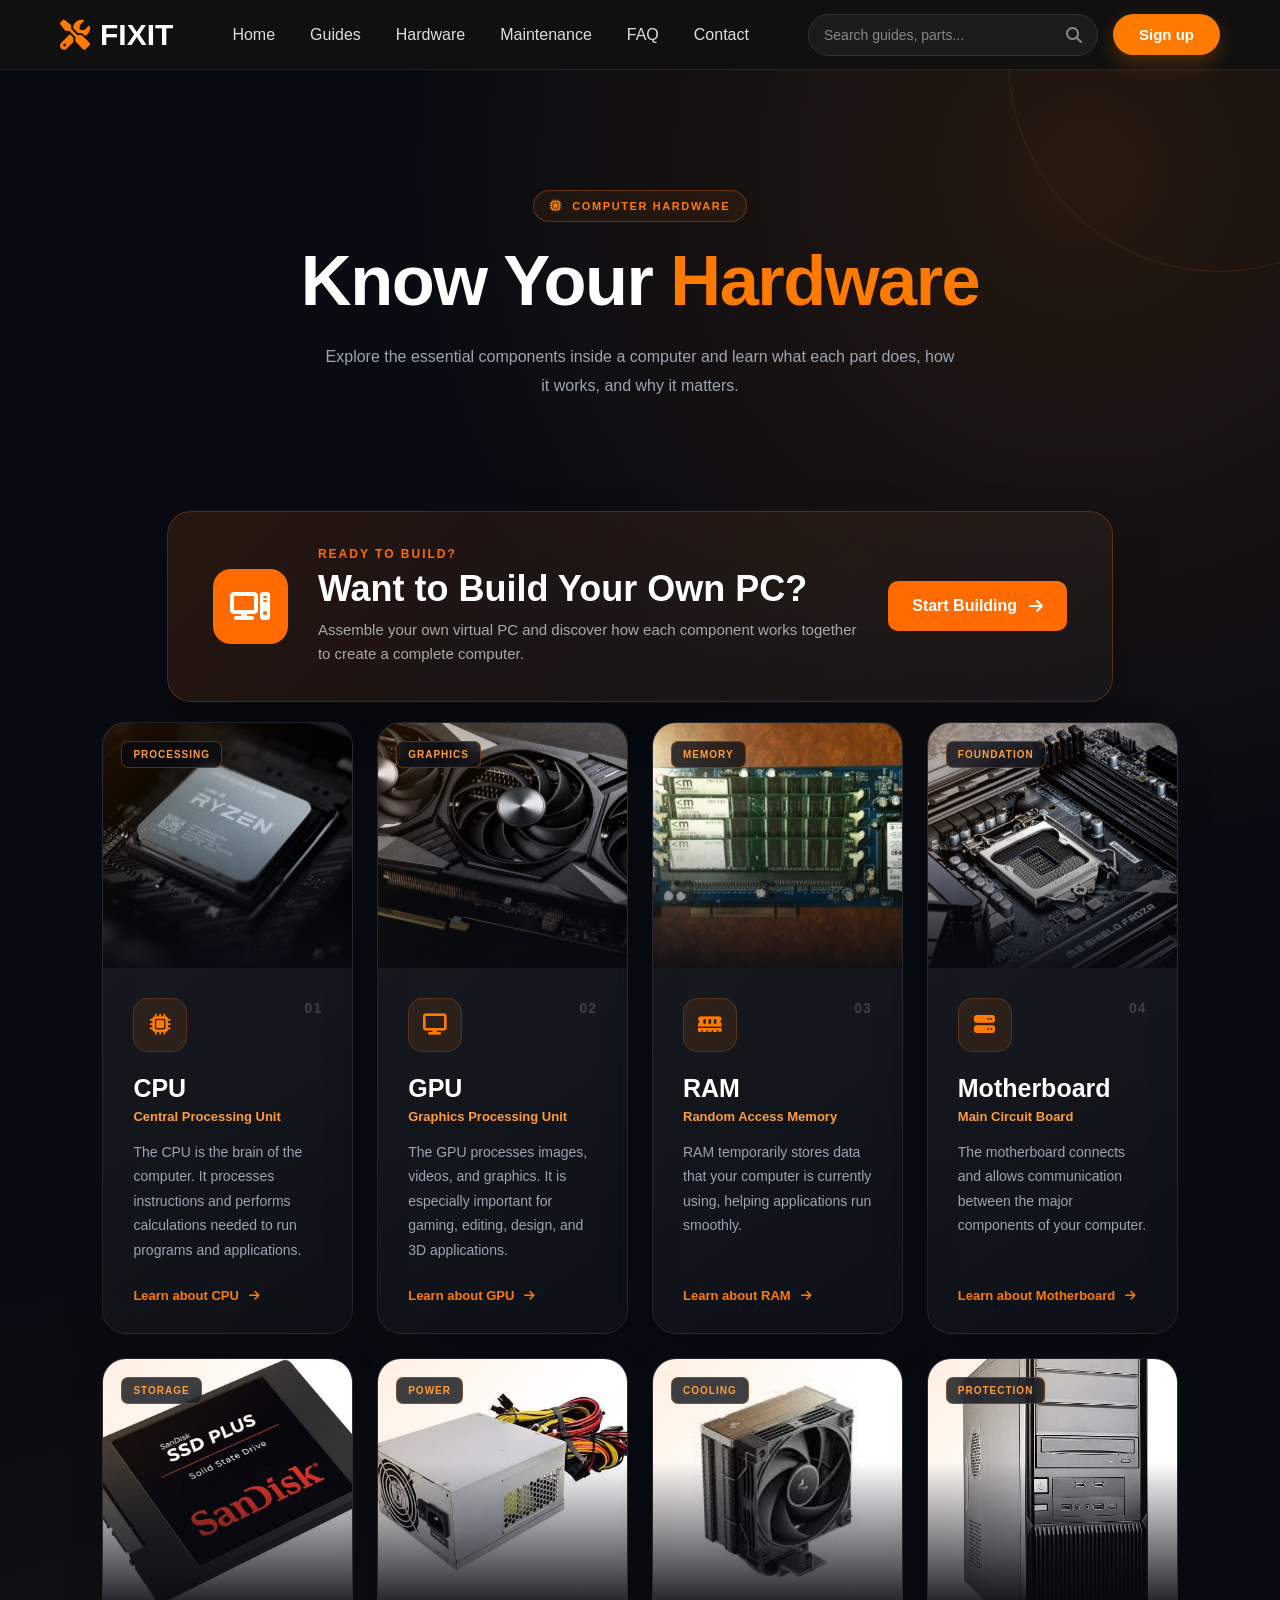
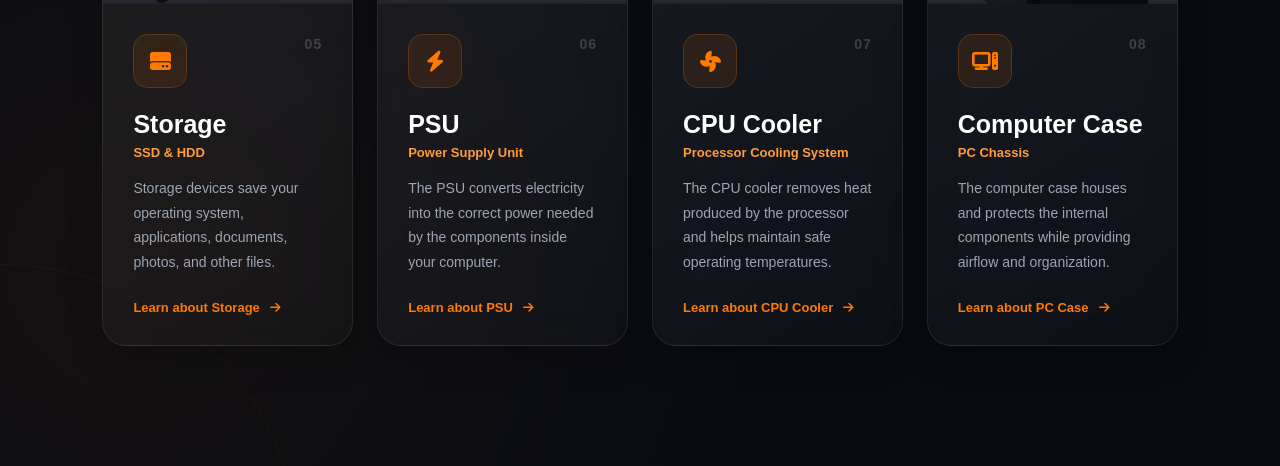
==== hardware.html @ 0207ee14 "Add files via upload" ====
<!DOCTYPE html>
<html lang="en">
<head>
    <meta charset="UTF-8">
    <meta name="viewport" content="width=device-width, initial-scale=1.0">
    <title>FIXIT V2</title>

    <link rel="stylesheet" href="css/style.css">
  

<link rel="stylesheet"
href="https://cdnjs.cloudflare.com/ajax/libs/font-awesome/6.5.2/css/all.min.css">

</head>
<body>

<!-- ================= NAVBAR ================= -->

<header>

    <div class="logo">
        <i class="fa-solid fa-screwdriver-wrench"></i>
        <span>FIXIT</span>
    </div>

    <nav>

        <a href="index.html" class="active">Home</a>
        <a href="repair-guides.html">Guides</a>
        <a href="hardware.html">Hardware</a>
        <a href="maintenance.html">Maintenance</a>
        <a href="faqs.html">FAQ</a>
        <a href="contact.html">Contact</a>

    </nav>

    <div class="nav-right">

        <div class="search-box">
            <input type="text" placeholder="Search guides, parts...">
            <i class="fa-solid fa-magnifying-glass"></i>
        </div>

        <button>Sign up</button>

    </div>

</header>

<section class="fixit-parts-section">

    <div class="fixit-parts-header">

        <span class="fixit-parts-label">
            <i class="fa-solid fa-microchip"></i>
            COMPUTER HARDWARE
        </span>

        <h1>
            Know Your
            <span>Hardware</span>
        </h1>

        <p>
            Explore the essential components inside a computer and learn
            what each part does, how it works, and why it matters.
        </p>

    </div>

<!-- ================= VIRTUAL PC BUILDER CTA ================= -->

<section class="virtual-pc-builder-cta">

    <div class="virtual-pc-builder-content">

        <div class="virtual-pc-builder-icon">
            <i class="fa-solid fa-computer"></i>
        </div>

        <div class="virtual-pc-builder-text">

            <span>READY TO BUILD?</span>

            <h2>Want to Build Your Own PC?</h2>

            <p>
                Assemble your own virtual PC and discover how each component
                works together to create a complete computer.
            </p>

        </div>

        <a href="virtual-pc-lab.html" class="virtual-pc-builder-button">

            Start Building

            <i class="fa-solid fa-arrow-right"></i>

        </a>

    </div>

</section>

    <div class="fixit-parts-grid">


        <article class="fixit-parts-card">

            <div class="fixit-parts-image">

                <img
                    src="images/cpu.png"
                    alt="Computer CPU processor"
                >

                <span class="fixit-parts-tag">
                    PROCESSING
                </span>

            </div>

            <div class="fixit-parts-content">

                <div class="fixit-parts-icon">
                    <i class="fa-solid fa-microchip"></i>
                </div>

                <span class="fixit-parts-number">01</span>

                <h2>CPU</h2>

                <h4>Central Processing Unit</h4>

                <p>
                    The CPU is the brain of the computer. It processes
                    instructions and performs calculations needed to run
                    programs and applications.
                </p>

                <a href="#" class="fixit-parts-link">
                    Learn about CPU
                    <i class="fa-solid fa-arrow-right"></i>
                </a>

            </div>

        </article>


        <article class="fixit-parts-card">

            <div class="fixit-parts-image">

                <img
                    src="images/gpu.jpg"
                    alt="Computer graphics card GPU"
                >

                <span class="fixit-parts-tag">
                    GRAPHICS
                </span>

            </div>

            <div class="fixit-parts-content">

                <div class="fixit-parts-icon">
                    <i class="fa-solid fa-display"></i>
                </div>

                <span class="fixit-parts-number">02</span>

                <h2>GPU</h2>

                <h4>Graphics Processing Unit</h4>

                <p>
                    The GPU processes images, videos, and graphics.
                    It is especially important for gaming, editing,
                    design, and 3D applications.
                </p>

                <a href="#" class="fixit-parts-link">
                    Learn about GPU
                    <i class="fa-solid fa-arrow-right"></i>
                </a>

            </div>

        </article>


        <article class="fixit-parts-card">

            <div class="fixit-parts-image">

                <img
                    src="images/ram.jpg"
                    alt="Computer RAM memory module"
                >

                <span class="fixit-parts-tag">
                    MEMORY
                </span>

            </div>

            <div class="fixit-parts-content">

                <div class="fixit-parts-icon">
                    <i class="fa-solid fa-memory"></i>
                </div>

                <span class="fixit-parts-number">03</span>

                <h2>RAM</h2>

                <h4>Random Access Memory</h4>

                <p>
                    RAM temporarily stores data that your computer is
                    currently using, helping applications run smoothly.
                </p>

                <a href="#" class="fixit-parts-link">
                    Learn about RAM
                    <i class="fa-solid fa-arrow-right"></i>
                </a>

            </div>

        </article>


        <article class="fixit-parts-card">

            <div class="fixit-parts-image">

                <img
                    src="images/motherboard.jpg"
                    alt="Computer motherboard"
                >

                <span class="fixit-parts-tag">
                    FOUNDATION
                </span>

            </div>

            <div class="fixit-parts-content">

                <div class="fixit-parts-icon">
                    <i class="fa-solid fa-server"></i>
                </div>

                <span class="fixit-parts-number">04</span>

                <h2>Motherboard</h2>

                <h4>Main Circuit Board</h4>

                <p>
                    The motherboard connects and allows communication
                    between the major components of your computer.
                </p>

                <a href="#" class="fixit-parts-link">
                    Learn about Motherboard
                    <i class="fa-solid fa-arrow-right"></i>
                </a>

            </div>

        </article>


        <article class="fixit-parts-card">

            <div class="fixit-parts-image">

                <img
                    src="images/ssd.jpg"
                    alt="Computer SSD storage drive"
                >

                <span class="fixit-parts-tag">
                    STORAGE
                </span>

            </div>

            <div class="fixit-parts-content">

                <div class="fixit-parts-icon">
                    <i class="fa-solid fa-hard-drive"></i>
                </div>

                <span class="fixit-parts-number">05</span>

                <h2>Storage</h2>

                <h4>SSD & HDD</h4>

                <p>
                    Storage devices save your operating system,
                    applications, documents, photos, and other files.
                </p>

                <a href="#" class="fixit-parts-link">
                    Learn about Storage
                    <i class="fa-solid fa-arrow-right"></i>
                </a>

            </div>

        </article>


        <article class="fixit-parts-card">

            <div class="fixit-parts-image">

                <img
                    src="images/power supply.jpg"
                    alt="Computer power supply unit"
                >

                <span class="fixit-parts-tag">
                    POWER
                </span>

            </div>

            <div class="fixit-parts-content">

                <div class="fixit-parts-icon">
                    <i class="fa-solid fa-bolt"></i>
                </div>

                <span class="fixit-parts-number">06</span>

                <h2>PSU</h2>

                <h4>Power Supply Unit</h4>

                <p>
                    The PSU converts electricity into the correct power
                    needed by the components inside your computer.
                </p>

                <a href="#" class="fixit-parts-link">
                    Learn about PSU
                    <i class="fa-solid fa-arrow-right"></i>
                </a>

            </div>

        </article>


        <article class="fixit-parts-card">

            <div class="fixit-parts-image">

                <img
                    src="images/cooler.jpg"
                    alt="Computer CPU cooler"
                >

                <span class="fixit-parts-tag">
                    COOLING
                </span>

            </div>

            <div class="fixit-parts-content">

                <div class="fixit-parts-icon">
                    <i class="fa-solid fa-fan"></i>
                </div>

                <span class="fixit-parts-number">07</span>

                <h2>CPU Cooler</h2>

                <h4>Processor Cooling System</h4>

                <p>
                    The CPU cooler removes heat produced by the processor
                    and helps maintain safe operating temperatures.
                </p>

                <a href="#" class="fixit-parts-link">
                    Learn about CPU Cooler
                    <i class="fa-solid fa-arrow-right"></i>
                </a>

            </div>

        </article>


        <article class="fixit-parts-card">

            <div class="fixit-parts-image">

                <img
                    src="images/computer case.jpg"
                    alt="Computer case"
                >

                <span class="fixit-parts-tag">
                    PROTECTION
                </span>

            </div>

            <div class="fixit-parts-content">

                <div class="fixit-parts-icon">
                    <i class="fa-solid fa-computer"></i>
                </div>

                <span class="fixit-parts-number">08</span>

                <h2>Computer Case</h2>

                <h4>PC Chassis</h4>

                <p>
                    The computer case houses and protects the internal
                    components while providing airflow and organization.
                </p>

                <a href="#" class="fixit-parts-link">
                    Learn about PC Case
                    <i class="fa-solid fa-arrow-right"></i>
                </a>

            </div>

        </article>
---- css/style.css ----
/*========== RESET ==========*/

*{
    margin:0;
    padding:0;
    box-sizing:border-box;
}

body{
    font-family:'Poppins',sans-serif;
    background:#0d0d0d;
    color:#fff;
}

/*================ NAVBAR ================*/

header{
    position:sticky;
    top:0;
    z-index:1000;

    display:flex;
    justify-content:space-between;
    align-items:center;

    height:70px;
    padding:0 60px;

    background:rgba(17,17,17,.95);
    backdrop-filter:blur(10px);

    border-bottom:1px solid #242424;
}

/*================ LOGO ================*/

.logo{
    display:flex;
    align-items:center;
    gap:10px;

    font-size:30px;
    font-weight:700;
    color:#fff;

    cursor:pointer;
}

.logo i{
    color:#ff7a00;
    transition:.4s ease;
}

.logo span{
    transition:.3s ease;
}

.logo:hover i{
    transform:rotate(-15deg) scale(1.15);
}

.logo:hover span{
    color:#ff7a00;
}

/*================ NAVIGATION ================*/

nav{
    display:flex;
    gap:35px;
}

nav a{
    position:relative;

    color:#ddd;
    text-decoration:none;

    font-size:16px;
    font-weight:500;

    transition:.3s ease;
}


/* Animated Underline */

nav a::after {

    content: "";

    position: absolute;

    left: 50%;

    bottom: -8px;

    width: 0;

    height: 2px;

    background: #ff7a00;

    border-radius: 5px;

    transform: translateX(-50%);

    transition: width .35s ease;

}


/* Show only while hovering */

nav a:hover::after {
    width: 100%;
}


/*================ RIGHT SIDE ================*/

.nav-right{
    display:flex;
    align-items:center;
    gap:15px;
}

/*================ SEARCH BOX ================*/

.search-box{
    width:290px;
    height:42px;

    display:flex;
    align-items:center;

    padding:0 15px;

    background:#1b1b1b;
    border:1px solid #333;
    border-radius:50px;

    transition:.35s ease;
}

.search-box:hover,
.search-box:focus-within{
    border-color:#ff7a00;
    box-shadow:0 0 15px rgba(255,122,0,.25);
}

.search-box input{
    flex:1;

    border:none;
    outline:none;
    background:transparent;

    color:#fff;
    font-size:14px;
}

.search-box input::placeholder{
    color:#888;
}

.search-box i{
    color:#888;
    transition:.3s;
}

.search-box:hover i,
.search-box:focus-within i{
    color:#ff7a00;
}

/*================ GET STARTED BUTTON ================*/

header button{
    padding:12px 26px;

    background:#ff7a00;
    color:#fff;

    border:none;
    border-radius:50px;

    font-size:15px;
    font-weight:600;

    cursor:pointer;

    transition:all .3s ease;

    box-shadow:0 8px 20px rgba(255,122,0,.25);
}

header button:hover{
    background:#ff8c1a;
    transform:translateY(-3px);

    box-shadow:
        0 12px 25px rgba(255,122,0,.4),
        0 0 25px rgba(255,122,0,.2);
}

header button:active{
    transform:scale(.97);
}

/*================ HERO ================*/

.hero{
    height:360px;

    display:flex;
    align-items:center;

    background:
    linear-gradient(
        90deg,
        rgba(10,10,10,.98) 0%,
        rgba(10,10,10,.95) 30%,
        rgba(10,10,10,.70) 50%,
        rgba(10,10,10,.20) 68%,
        rgba(10,10,10,.55) 100%
    ),
    url("../images/guide.png");

    background-size:cover;
    background-position:right center;
    background-repeat:no-repeat;

    border-top:1px solid #222;
    border-bottom:1px solid #222;
}

.hero-overlay{
    width:100%;
    max-width:1300px;
    margin:auto;
    padding:0 25px;
}

.hero-content{
    width: 560px;
}


/* Heading */
.hero-content h1{
    font-size: 52px;
    font-weight: 700;
    line-height: 1.08;
    letter-spacing: -1px;
    margin-bottom: 18px;
}

/* Paragraph */
.hero-content p{
    font-size: 18px;
    line-height: 1.7;
    color: #bdbdbd;
    margin-bottom: 28px;
    max-width: 500px;
}

.hero-buttons{
    display:flex;
    gap:15px;
    margin-bottom:30px;
}

/*================ BUTTONS ================*/

.btn-primary,
.btn-secondary{
    display:inline-flex;
    align-items:center;
    justify-content:center;
    gap:8px;

    padding:13px 26px;

    font-size:15px;
    font-weight:600;
    text-decoration:none;

    border-radius:50px;
    cursor:pointer;

    transition:all .35s ease;
}

/*================ PRIMARY BUTTON ================*/

.btn-primary{
    position:relative;
    overflow:hidden;

    background:#ff7a00;
    color:#fff;

    box-shadow:
        0 8px 18px rgba(255,122,0,.35),
        0 0 30px rgba(255,122,0,.18);
}

/* Keep text above shine */
.btn-primary span,
.btn-primary i{
    position:relative;
    z-index:2;
}

/* Shine Effect */
.btn-primary::before{
    content:"";
    position:absolute;
    top:0;
    left:-120%;

    width:60%;
    height:100%;

    background:linear-gradient(
        120deg,
        transparent,
        rgba(255,255,255,.35),
        transparent
    );

    transform:skewX(-25deg);
    transition:.75s ease;
}

.btn-primary:hover::before{
    left:140%;
}

/* Hover Effect */
.btn-primary:hover{
    background:#ff8c1a;
    transform:translateY(-4px);

    box-shadow:
        0 12px 25px rgba(255,122,0,.45),
        0 0 35px rgba(255,122,0,.25);
}

/* Arrow Animation */
.btn-primary i{
    transition:transform .3s ease;
}

.btn-primary:hover i{
    transform:translateX(5px);
}

/* Click Effect */
.btn-primary:active{
    transform:scale(.97);
}

/*================ SECONDARY BUTTON ================*/

.btn-secondary{
    background:transparent;
    color:#fff;

    border:2px solid #444;
}

.btn-secondary:hover{
    border-color:#ff7a00;
    color:#ff7a00;

    background:rgba(255,122,0,.08);

    box-shadow:0 0 18px rgba(255,122,0,.18);

    transform:translateY(-4px);
}

.btn-secondary:active{
    transform:scale(.97);
}

/*================ HARDWARE SECTION ================*/

.hardware-section {

    padding: 35px 25px;

    background: #0c0d0e;

}


.hardware-container {

    max-width: 1300px;

    margin: auto;

    display: grid;

    grid-template-columns: 3fr 1.2fr;

    gap: 20px;

}


/*================ HARDWARE PANEL ================*/

.hardware-left {

    padding: 22px;

    background: linear-gradient(
        135deg,
        #171717,
        #111
    );

    border: 1px solid #292929;

    border-radius: 14px;

    box-shadow:
        0 10px 30px rgba(0,0,0,.25),
        inset 0 1px 0 rgba(255,255,255,.02);

}


/*================ PROBLEMS PANEL ================*/

.hardware-right {

    padding: 22px;

    background: linear-gradient(
        135deg,
        #171717,
        #111
    );

    border: 1px solid #292929;

    border-radius: 14px;

    box-shadow:
        0 10px 30px rgba(0,0,0,.25),
        inset 0 1px 0 rgba(255,255,255,.02);

}


/*================ SECTION HEADING ================*/

.section-heading {

    display: flex;

    justify-content: space-between;

    align-items: center;

    margin-bottom: 20px;

}


.section-heading h2 {

    font-size: 20px;

    margin: 0;

}


.view-all {

    color: #ff7a00;

    text-decoration: none;

    font-size: 13px;

    font-weight: 600;

    white-space: nowrap;

}


.view-all i {

    margin-left: 5px;

    transition: .3s;

}


.view-all:hover i {

    transform: translateX(5px);

}


/*================ HARDWARE GRID ================*/

.hardware-grid {

    display: grid;

    grid-template-columns: repeat(4, 1fr);

    gap: 15px;

}


.hardware-card {

    background: #1c1c1c;

    border: 1px solid #2b2b2b;

    border-radius: 10px;

    padding: 12px;

    transition: .35s ease;

}


.hardware-card img {

    width: 100%;

    height: 125px;

    object-fit: contain;

    transition: .35s;

}


.hardware-card h3 {

    margin-top: 12px;

    font-size: 13px;

}


.hardware-card span {

    display: block;

    margin-top: 5px;

    color: #999;

    font-size: 11px;

}


.hardware-card a {

    display: inline-block;

    margin-top: 5px;

    color: #ff7a00;

    text-decoration: none;

    font-size: 12px;

}


.hardware-card:hover {

    transform: translateY(-6px);

    border-color: #ff7a00;

    box-shadow: 0 10px 25px rgba(255,122,0,.15);

}


.hardware-card:hover img {

    transform: scale(1.08);

}


/*================ PROBLEM LIST ================*/

.problem-list {

    display: flex;

    flex-direction: column;

    gap: 10px;

}


.problem-item {

    display: flex;

    align-items: center;

    gap: 12px;

    padding: 12px;

    background: #1c1c1c;

    border: 1px solid #2b2b2b;

    border-radius: 9px;

    transition: .3s;

}


.problem-item i {

    width: 32px;

    height: 32px;

    display: flex;

    justify-content: center;

    align-items: center;

    background: #291b0e;

    border-radius: 7px;

    color: #ff7a00;

}


.problem-item h4 {

    font-size: 12px;

    margin-bottom: 4px;

}


.problem-item span {

    color: #777;

    font-size: 10px;

}


.problem-item:hover {

    transform: translateX(5px);

    border-color: #ff7a00;

}

/*================ RESPONSIVE ================*/

@media (max-width: 1100px) {

    .hardware-grid {

        grid-template-columns: repeat(3, 1fr);

    }

}


@media (max-width: 800px) {

    .hardware-container {

        grid-template-columns: 1fr;

    }

    .hardware-section {

        padding: 30px 20px;

    }

}


@media (max-width: 500px) {

    .hardware-grid {

        grid-template-columns: repeat(2, 1fr);

    }

}

/*================ SEARCH SECTION ================*/

.search-section{

    max-width:1300px;

    margin:25px auto;

    padding:18px 25px;

    background:#151515;

    border:1px solid #252525;

    border-radius:12px;

    display:flex;

    justify-content:space-between;

    align-items:center;

}

.search-left{

    display:flex;

    align-items:center;

    gap:15px;

}

.search-icon{

    width:46px;
    height:46px;

    display:flex;
    justify-content:center;
    align-items:center;

    background:#1f1f1f;

    border-radius:50%;

    color:#ff7a00;

    font-size:20px;

}

.search-text h3{

    font-size:20px;

}

.search-text p{

    font-size:14px;

    color:#888;

    margin-top:4px;

}

.repair-search{

    display:flex;

    gap:12px;

}

.repair-search input{

    width:420px;

    height:42px;

    padding:0 15px;

    background:#101010;

    border:1px solid #2d2d2d;

    color:white;

    border-radius:8px;

    outline:none;

    transition:.3s;

}

.repair-search input:focus{

    border-color:#ff7a00;

}

.repair-search button{

    padding:0 22px;

    background:#ff7a00;

    color:white;

    border:none;

    border-radius:8px;

    cursor:pointer;

    transition:.3s;

}

.repair-search button:hover{

    background:#ff8d1f;

}

/* =========================================
   FIXIT COLOR THEME
========================================= */

:root {

    --fixit-orange: #ff7a00;

    --fixit-light-orange: #ff9d3d;

    --fixit-orange-glow: rgba(255, 122, 0, 0.25);

}


/* =========================================
   PREVENTIVE MAINTENANCE SECTION
========================================= */

.preventive-section {

    position: relative;

    padding: 110px 8%;

    background:

        radial-gradient(

            circle at top right,

            rgba(255, 122, 0, 0.08),

            transparent 35%

        ),

        #080b12;

    color: #ffffff;

    overflow: hidden;

}


/* =========================================
   DECORATIVE BACKGROUND
========================================= */

.preventive-section::before {

    content: "";

    position: absolute;

    width: 300px;

    height: 300px;

    border: 1px solid rgba(255, 122, 0, 0.12);

    border-radius: 50%;

    top: -120px;

    right: -100px;

}


.preventive-section::after {

    content: "";

    position: absolute;

    width: 500px;

    height: 500px;

    border: 1px solid rgba(255, 122, 0, 0.05);

    border-radius: 50%;

    bottom: -300px;

    left: -200px;

}


/* =========================================
   HEADER
========================================= */

.preventive-header {

    position: relative;

    z-index: 2;

    max-width: 700px;

    margin: 0 auto 65px;

    text-align: center;

}


.section-label {

    display: inline-flex;

    align-items: center;

    gap: 9px;

    padding: 9px 16px;

    margin-bottom: 20px;

    border: 1px solid rgba(255, 122, 0, 0.25);

    border-radius: 30px;

    background: rgba(255, 122, 0, 0.06);

    color: var(--fixit-orange);

    font-size: 12px;

    font-weight: 700;

    letter-spacing: 1.5px;

}


.preventive-header h2 {

    margin: 0;

    font-size: clamp(36px, 5vw, 64px);

    line-height: 1.1;

    font-weight: 800;

}


.preventive-header h2 span {

    color: var(--fixit-orange);

}


.preventive-header p {

    max-width: 600px;

    margin: 22px auto 0;

    color: #9da5b4;

    font-size: 16px;

    line-height: 1.8;

}


/* =========================================
   CARD GRID
========================================= */

.preventive-grid {

    position: relative;

    z-index: 2;

    display: grid;

    grid-template-columns: repeat(3, 1fr);

    gap: 22px;

    max-width: 1250px;

    margin: auto;

}


/* =========================================
   PREVENTIVE CARD
========================================= */

.preventive-card {

    position: relative;

    padding: 32px;

    min-height: 300px;

    border: 1px solid rgba(255, 255, 255, 0.08);

    border-radius: 20px;

    background:

        linear-gradient(

            145deg,

            rgba(255, 255, 255, 0.06),

            rgba(255, 255, 255, 0.015)

        );

    backdrop-filter: blur(15px);

    overflow: hidden;

    transition:

        transform 0.35s ease,

        border-color 0.35s ease,

        box-shadow 0.35s ease;

}


.preventive-card::before {

    content: "";

    position: absolute;

    width: 150px;

    height: 150px;

    top: -80px;

    right: -80px;

    border-radius: 50%;

    background: rgba(255, 122, 0, 0.12);

    transition: 0.35s ease;

}


.preventive-card:hover {

    transform: translateY(-8px);

    border-color: rgba(255, 122, 0, 0.45);

    box-shadow:

        0 20px 50px rgba(0, 0, 0, 0.35),

        0 0 25px rgba(255, 122, 0, 0.12);

}


.preventive-card:hover::before {

    transform: scale(1.8);

}


/* =========================================
   CARD ICON
========================================= */

.card-icon {

    display: flex;

    align-items: center;

    justify-content: center;

    width: 58px;

    height: 58px;

    margin-bottom: 25px;

    border-radius: 15px;

    background: rgba(255, 122, 0, 0.1);

    border: 1px solid rgba(255, 122, 0, 0.2);

    color: var(--fixit-orange);

    font-size: 23px;

    transition: 0.35s ease;

}


.preventive-card:hover .card-icon {

    background: var(--fixit-orange);

    color: #080b12;

    transform: rotate(-5deg) scale(1.08);

}


/* =========================================
   CARD CONTENT
========================================= */

.card-number {

    position: absolute;

    top: 25px;

    right: 28px;

    color: rgba(255, 255, 255, 0.2);

    font-size: 14px;

    font-weight: 700;

}


.preventive-card h3 {

    margin-bottom: 13px;

    font-size: 21px;

}


.preventive-card p {

    color: #9da5b4;

    line-height: 1.7;

    font-size: 14px;

}


/* =========================================
   TIP
========================================= */

.tip {

    display: flex;

    align-items: center;

    gap: 9px;

    margin-top: 22px;

    color: var(--fixit-orange);

    font-size: 13px;

    font-weight: 600;

}


.tip i {

    display: flex;

    align-items: center;

    justify-content: center;

    width: 20px;

    height: 20px;

    border-radius: 50%;

    background: rgba(255, 122, 0, 0.12);

    font-size: 10px;

}


/* =========================================
   BOTTOM REMINDER
========================================= */

.preventive-bottom {

    position: relative;

    z-index: 2;

    display: flex;

    align-items: center;

    gap: 20px;

    max-width: 850px;

    margin: 65px auto 0;

    padding: 25px 30px;

    border-left: 3px solid var(--fixit-orange);

    border-radius: 12px;

    background: rgba(255, 122, 0, 0.06);

}


.bottom-icon {

    display: flex;

    align-items: center;

    justify-content: center;

    flex-shrink: 0;

    width: 52px;

    height: 52px;

    border-radius: 50%;

    background: rgba(255, 122, 0, 0.12);

    color: var(--fixit-orange);

    font-size: 22px;

}


.preventive-bottom h3 {

    margin-bottom: 5px;

    font-size: 18px;

}


.preventive-bottom p {

    margin: 0;

    color: #9da5b4;

    font-size: 14px;

}


/* =========================================
   RESPONSIVE
========================================= */

@media (max-width: 1000px) {

    .preventive-grid {

        grid-template-columns: repeat(2, 1fr);

    }

}


@media (max-width: 650px) {

    .preventive-section {

        padding: 75px 5%;

    }


    .preventive-grid {

        grid-template-columns: 1fr;

    }


    .preventive-card {

        min-height: auto;

    }


    .preventive-bottom {

        align-items: flex-start;

        padding: 22px;

    }

}

/* =========================================
   FIXIT HARDWARE PARTS SECTION
========================================= */

.fixit-parts-section {

    position: relative;

    padding: 120px 8%;

    background:

        radial-gradient(

            circle at 85% 5%,

            rgba(255, 122, 0, 0.12),

            transparent 32%

        ),

        radial-gradient(

            circle at 10% 90%,

            rgba(255, 122, 0, 0.05),

            transparent 30%

        ),

        #080b12;

    color: #ffffff;

    overflow: hidden;

}


/* =========================================
   DECORATIVE BACKGROUND
========================================= */

.fixit-parts-section::before {

    content: "";

    position: absolute;

    width: 420px;

    height: 420px;

    top: -220px;

    right: -150px;

    border: 1px solid rgba(255, 122, 0, 0.12);

    border-radius: 50%;

    pointer-events: none;

}


.fixit-parts-section::after {

    content: "";

    position: absolute;

    width: 600px;

    height: 600px;

    bottom: -400px;

    left: -300px;

    border: 1px solid rgba(255, 122, 0, 0.06);

    border-radius: 50%;

    pointer-events: none;

}


/* =========================================
   HEADER
========================================= */

.fixit-parts-header {

    position: relative;

    z-index: 2;

    max-width: 760px;

    margin: 0 auto 75px;

    text-align: center;

}


.fixit-parts-label {

    display: inline-flex;

    align-items: center;

    gap: 9px;

    padding: 9px 16px;

    margin-bottom: 22px;

    border: 1px solid rgba(255, 122, 0, 0.3);

    border-radius: 999px;

    background: rgba(255, 122, 0, 0.07);

    color: #ff7a00;

    font-size: 11px;

    font-weight: 800;

    letter-spacing: 1.6px;

}


.fixit-parts-label i {

    font-size: 12px;

}


.fixit-parts-header h1 {

    margin: 0;

    font-size: clamp(42px, 5.5vw, 72px);

    line-height: 1.05;

    letter-spacing: -1.5px;

    font-weight: 850;

}


.fixit-parts-header h1 span {

    color: #ff7a00;

}


.fixit-parts-header p {

    max-width: 630px;

    margin: 25px auto 0;

    color: #9da5b4;

    font-size: 16px;

    line-height: 1.8;

}


/* =========================================
   GRID
========================================= */

.fixit-parts-grid {

    position: relative;

    z-index: 2;

    display: grid;

    grid-template-columns: repeat(4, minmax(0, 1fr));

    gap: 24px;

    max-width: 1400px;

    margin: 0 auto;

}


/* =========================================
   CARD
========================================= */

.fixit-parts-card {

    position: relative;

    display: flex;

    flex-direction: column;

    min-width: 0;

    overflow: hidden;

    border: 1px solid rgba(255, 255, 255, 0.08);

    border-radius: 24px;

    background:

        linear-gradient(

            145deg,

            rgba(255, 255, 255, 0.075),

            rgba(255, 255, 255, 0.025)

        );

    box-shadow:

        0 15px 35px rgba(0, 0, 0, 0.18);

    backdrop-filter: blur(18px);

    -webkit-backdrop-filter: blur(18px);

    transition:

        transform 0.4s ease,

        border-color 0.4s ease,

        box-shadow 0.4s ease;

}


.fixit-parts-card:hover {

    transform: translateY(-10px);

    border-color: rgba(255, 122, 0, 0.55);

    box-shadow:

        0 25px 60px rgba(0, 0, 0, 0.42),

        0 0 35px rgba(255, 122, 0, 0.12);

}


/* =========================================
   IMAGE
========================================= */

.fixit-parts-image {

    position: relative;

    height: 245px;

    overflow: hidden;

    background: #111827;

}


.fixit-parts-image::before {

    content: "";

    position: absolute;

    z-index: 1;

    inset: 0;

    background:

        linear-gradient(

            135deg,

            rgba(255, 122, 0, 0.12),

            transparent 45%

        );

    pointer-events: none;

}


.fixit-parts-image::after {

    content: "";

    position: absolute;

    z-index: 1;

    inset: 0;

    background:

        linear-gradient(

            to top,

            rgba(8, 11, 18, 0.9),

            transparent 58%

        );

    pointer-events: none;

}


.fixit-parts-image img {

    display: block;

    width: 100%;

    height: 100%;

    object-fit: cover;

    transition:

        transform 0.6s ease,

        filter 0.6s ease;

}


.fixit-parts-card:hover .fixit-parts-image img {

    transform: scale(1.08);

    filter: brightness(1.08);

}


/* =========================================
   CATEGORY TAG
========================================= */

.fixit-parts-tag {

    position: absolute;

    z-index: 3;

    top: 18px;

    left: 18px;

    padding: 7px 11px;

    border: 1px solid rgba(255, 122, 0, 0.35);

    border-radius: 7px;

    background: rgba(8, 11, 18, 0.78);

    color: #ff9d3d;

    font-size: 10px;

    font-weight: 800;

    letter-spacing: 1px;

    backdrop-filter: blur(8px);

}


/* =========================================
   CONTENT
========================================= */

.fixit-parts-content {

    position: relative;

    display: flex;

    flex: 1;

    flex-direction: column;

    padding: 30px;

}


/* =========================================
   ICON
========================================= */

.fixit-parts-icon {

    display: flex;

    align-items: center;

    justify-content: center;

    width: 54px;

    height: 54px;

    margin-bottom: 21px;

    border: 1px solid rgba(255, 122, 0, 0.22);

    border-radius: 15px;

    background: rgba(255, 122, 0, 0.1);

    color: #ff7a00;

    font-size: 21px;

    transition:

        transform 0.35s ease,

        background 0.35s ease,

        color 0.35s ease;

}


.fixit-parts-card:hover .fixit-parts-icon {

    transform: rotate(-6deg) scale(1.08);

    background: #ff7a00;

    color: #080b12;

}


/* =========================================
   NUMBER
========================================= */

.fixit-parts-number {

    position: absolute;

    top: 32px;

    right: 30px;

    color: rgba(255, 255, 255, 0.18);

    font-size: 14px;

    font-weight: 800;

    letter-spacing: 1px;

}


/* =========================================
   TEXT
========================================= */

.fixit-parts-content h2 {

    margin: 0 0 6px;

    font-size: 25px;

    line-height: 1.2;

}


.fixit-parts-content h4 {

    margin: 0 0 16px;

    color: #ff9d3d;

    font-size: 13px;

    font-weight: 700;

}


.fixit-parts-content p {

    margin: 0 0 26px;

    color: #9da5b4;

    font-size: 14px;

    line-height: 1.75;

}


/* =========================================
   LINK
========================================= */

.fixit-parts-link {

    display: inline-flex;

    align-items: center;

    gap: 10px;

    width: fit-content;

    margin-top: auto;

    color: #ff7a00;

    font-size: 13px;

    font-weight: 800;

    text-decoration: none;

    transition:

        color 0.3s ease,

        gap 0.3s ease;

}


.fixit-parts-link i {

    font-size: 12px;

    transition: transform 0.3s ease;

}


.fixit-parts-link:hover {

    color: #ff9d3d;

}


.fixit-parts-link:hover i {

    transform: translateX(6px);

}

/* =========================================
   VIRTUAL PC BUILDER CTA
========================================= */

.virtual-pc-builder-cta {
    width: 100%;
    padding: 35px 6% 20px;
}

.virtual-pc-builder-content {
    width: 100%;
    min-height: 190px;

    display: flex;
    align-items: center;
    gap: 30px;

    padding: 35px 45px;

    border-radius: 24px;

    background:
        linear-gradient(
            135deg,
            rgba(255, 107, 0, 0.12),
            rgba(255, 255, 255, 0.03)
        );

    border: 1px solid rgba(255, 107, 0, 0.25);

    box-shadow:
        0 20px 45px rgba(0, 0, 0, 0.25);
}


/* ICON */

.virtual-pc-builder-icon {
    width: 75px;
    height: 75px;

    flex-shrink: 0;

    display: flex;
    align-items: center;
    justify-content: center;

    border-radius: 18px;

    background: #ff6b00;

    color: white;

    font-size: 32px;
}


/* TEXT */

.virtual-pc-builder-text {
    flex: 1;
}

.virtual-pc-builder-text span {
    display: block;

    margin-bottom: 7px;

    color: #ff6b00;

    font-size: 12px;
    font-weight: 700;
    letter-spacing: 2px;
}

.virtual-pc-builder-text h2 {
    margin: 0 0 8px;

    color: white;

    font-size: clamp(24px, 3vw, 36px);
    font-weight: 700;
}

.virtual-pc-builder-text p {
    max-width: 650px;

    margin: 0;

    color: #aaa;

    font-size: 15px;
    line-height: 1.6;
}


/* BUTTON */

.virtual-pc-builder-button {
    display: flex;
    align-items: center;
    justify-content: center;
    gap: 12px;

    flex-shrink: 0;

    padding: 16px 24px;

    border-radius: 10px;

    background: #ff6b00;

    color: white;

    text-decoration: none;

    font-weight: 600;

    transition: 0.3s ease;
}

.virtual-pc-builder-button:hover {
    background: #ff8126;

    transform: translateX(5px);
}


/* =========================================
   MOBILE
========================================= */

@media (max-width: 768px) {

    .virtual-pc-builder-content {
        flex-direction: column;

        align-items: flex-start;

        padding: 30px;
    }

    .virtual-pc-builder-button {
        width: 100%;
    }

}

/* =========================================
   REPAIR GUIDE SECTION
========================================= */

.repair-guides-section {

    max-width: 1250px;

    margin: 0 auto;

    padding: 80px 30px;

}


.repair-guides-header {

    margin-bottom: 40px;

}


.section-label {

    display: block;

    margin-bottom: 12px;

    color: #ff6b00;

    font-size: 11px;

    font-weight: 700;

    letter-spacing: 2px;

}


.repair-guides-header h1 {

    margin: 0 0 12px;

    color: white;

    font-size: 42px;

}


.repair-guides-header p {

    margin: 0;

    color: #888;

}


/* =========================================
   CARD GRID
========================================= */

.repair-guides-grid {

    display: grid;

    grid-template-columns:
        repeat(3, 1fr);

    gap: 24px;

}


/* =========================================
   CARD
========================================= */

.repair-guide-card {

    position: relative;

    min-height: 320px;

    overflow: hidden;

    background: #191919;

    border: 1px solid #303030;

    border-radius: 18px;

}


/* =========================================
   FRONT
========================================= */

.repair-card-front {

    min-height: 320px;

    padding: 25px;

    display: flex;

    flex-direction: column;

}


.repair-guide-card-top {

    display: flex;

    align-items: center;

    justify-content: space-between;

    margin-bottom: 25px;

}


.repair-guide-icon {

    width: 55px;

    height: 55px;

    display: flex;

    align-items: center;

    justify-content: center;

    border-radius: 14px;

    background: rgba(255, 107, 0, 0.12);

    color: #ff6b00;

    font-size: 22px;

}


.difficulty {

    display: flex;

    align-items: center;

    gap: 6px;

    font-size: 12px;

}


.difficulty i {

    font-size: 7px;

}


.difficulty.easy {

    color: #4ade80;

}


.repair-card-front h3 {

    margin: 0 0 12px;

    color: white;

    font-size: 20px;

}


.repair-card-front p {

    margin: 0;

    color: #888;

    font-size: 14px;

    line-height: 1.7;

}


.repair-guide-footer {

    display: flex;

    align-items: center;

    justify-content: space-between;

    margin-top: auto;

    padding-top: 25px;

}


.repair-guide-footer span {

    color: #777;

    font-size: 12px;

}


.read-guide-btn {

    display: flex;

    align-items: center;

    gap: 8px;

    padding: 0;

    border: none;

    background: none;

    color: #ff6b00;

    cursor: pointer;

    font-size: 13px;

    font-weight: 600;

}


.read-guide-btn i {

    transition: 0.25s ease;

}


.read-guide-btn:hover i {

    transform: translateX(5px);

}


/* =========================================
   SOLUTION PANEL
========================================= */

.repair-card-solution {

    position: absolute;

    inset: 0;

    padding: 25px;

    overflow-y: auto;

    background: #191919;

    transform: translateX(100%);

    transition:

        transform 0.45s
        cubic-bezier(0.77, 0, 0.18, 1);

}


.repair-guide-card.show-solution
.repair-card-solution {

    transform: translateX(0);

}


/* =========================================
   BACK BUTTON
========================================= */

.back-guide-btn {

    display: flex;

    align-items: center;

    gap: 8px;

    margin-bottom: 20px;

    padding: 0;

    border: none;

    background: none;

    color: #ff6b00;

    cursor: pointer;

    font-size: 13px;

}


.repair-card-solution h3 {

    margin: 0 0 20px;

    color: white;

    font-size: 21px;

}


/* =========================================
   REPAIR STEPS
========================================= */

.repair-step {

    display: flex;

    gap: 14px;

    padding: 15px 0;

    border-bottom: 1px solid #2d2d2d;

}


.repair-step > span {

    flex-shrink: 0;

    width: 34px;

    height: 34px;

    display: flex;

    align-items: center;

    justify-content: center;

    border-radius: 8px;

    background: rgba(255, 107, 0, 0.12);

    color: #ff6b00;

    font-size: 11px;

    font-weight: 700;

}


.repair-step h4 {

    margin: 0 0 6px;

    color: white;

    font-size: 14px;

}


.repair-step p {

    margin: 0;

    color: #888;

    font-size: 12px;

    line-height: 1.6;

}


/* =========================================
   RESPONSIVE
========================================= */

@media (max-width: 900px) {

    .repair-guides-grid {

        grid-template-columns:
            repeat(2, 1fr);

    }

}


@media (max-width: 600px) {

    .repair-guides-grid {

        grid-template-columns: 1fr;

    }

}


/* =====================================================
   FIXIT RESPONSIVE SYSTEM
   Desktop → Laptop → Tablet → Mobile
===================================================== */


/* =====================================================
   LARGE DESKTOP
===================================================== */

@media (min-width: 1400px) {

    header {
        padding-left: 80px;
        padding-right: 80px;
    }

    .hero-content h1 {
        font-size: 58px;
    }

    .hardware-container {
        max-width: 1450px;
    }

}


/* =====================================================
   LAPTOP
===================================================== */

@media (max-width: 1200px) {

    /* NAVBAR */

    header {
        padding: 0 30px;
    }

    nav {
        gap: 20px;
    }

    nav a {
        font-size: 14px;
    }

    .search-box {
        width: 220px;
    }


    /* HERO */

    .hero-content {
        width: 500px;
    }

    .hero-content h1 {
        font-size: 44px;
    }

    .hero-content p {
        font-size: 16px;
    }


    /* HARDWARE */

    .hardware-container {
        grid-template-columns: 2fr 1fr;
    }

    .hardware-grid {
        grid-template-columns: repeat(3, 1fr);
    }


    /* REPAIR GUIDES */

    .repair-guides-section {
        padding-left: 25px;
        padding-right: 25px;
    }

}


/* =====================================================
   TABLET
===================================================== */

@media (max-width: 900px) {

    /* NAVBAR */

    header {
        height: auto;
        min-height: 70px;
        padding: 15px 25px;

        flex-wrap: wrap;
        gap: 15px;
    }

    nav {
        order: 3;

        width: 100%;

        justify-content: center;

        gap: 25px;

        padding-top: 10px;
    }

    .nav-right {
        margin-left: auto;
    }

    .search-box {
        width: 200px;
    }


    /* HERO */

    .hero {
        min-height: 430px;
        height: auto;

        background-position: center;
    }

    .hero-overlay {
        padding: 70px 35px;
    }

    .hero-content {
        width: 100%;
        max-width: 600px;
    }

    .hero-content h1 {
        font-size: clamp(38px, 6vw, 50px);
    }


    /* HARDWARE */

    .hardware-container {
        grid-template-columns: 1fr;
    }


    /* REPAIR GUIDES */

    .repair-guides-grid {
        grid-template-columns: repeat(2, 1fr);
    }


    /* VIRTUAL PC CTA */

    .virtual-pc-builder-content {
        gap: 20px;
        padding: 30px;
    }

}


/* =====================================================
   SMALL TABLET / LARGE PHONE
===================================================== */

@media (max-width: 700px) {

    /* NAVBAR */

    header {
        padding: 15px 20px;
    }

    .logo {
        font-size: 25px;
    }

    nav {
        gap: 15px;
        overflow-x: auto;
        justify-content: flex-start;
    }

    nav a {
        font-size: 13px;
        white-space: nowrap;
    }

    .nav-right {
        width: 100%;
        margin: 0;
    }

    .search-box {
        flex: 1;
        width: auto;
    }

    header button {
        padding: 10px 18px;
        font-size: 13px;
    }


    /* HERO */

    .hero-overlay {
        padding: 60px 25px;
    }

    .hero-content h1 {
        font-size: clamp(32px, 8vw, 44px);
    }

    .hero-content p {
        font-size: 15px;
    }

    .hero-buttons {
        flex-wrap: wrap;
    }


    /* HARDWARE GRID */

    .hardware-grid {
        grid-template-columns: repeat(2, 1fr);
    }

    .hardware-section {
        padding: 25px 15px;
    }

    .hardware-left,
    .hardware-right {
        padding: 18px;
    }


    /* REPAIR GUIDE */

    .repair-guides-section {
        padding: 60px 18px;
    }

    .repair-guides-header h1 {
        font-size: clamp(30px, 8vw, 42px);
    }


    /* SEARCH SECTION */

    .search-section {
        margin: 20px 15px;
        padding: 18px;

        flex-direction: column;
        align-items: stretch;

        gap: 20px;
    }

    .repair-search {
        width: 100%;
    }

    .repair-search input {
        width: 100%;
    }


    /* PREVENTIVE */

    .preventive-section,
    .fixit-parts-section {
        padding: 75px 5%;
    }


    /* VIRTUAL PC BUILDER */

    .virtual-pc-builder-cta {
        padding: 25px 15px;
    }

    .virtual-pc-builder-content {
        align-items: flex-start;
        flex-direction: column;
        padding: 28px;
    }

    .virtual-pc-builder-button {
        width: 100%;
    }

}


/* =====================================================
   PHONE
===================================================== */

@media (max-width: 500px) {

    /* NAVBAR */

    header {
        padding: 12px 15px;
    }

    .logo {
        font-size: 23px;
    }

    nav {
        gap: 18px;
    }

    nav a {
        font-size: 12px;
    }

    .nav-right {
        gap: 8px;
    }

    .search-box {
        height: 38px;
    }

    .search-box input {
        font-size: 12px;
    }

    header button {
        padding: 9px 14px;
        font-size: 12px;
    }


    /* HERO */

    .hero {
        min-height: 500px;

        background-position: 65% center;
    }

    .hero-overlay {
        padding: 50px 20px;
    }

    .hero-content h1 {
        font-size: 34px;
        line-height: 1.15;
    }

    .hero-content p {
        font-size: 14px;
        line-height: 1.6;
    }

    .hero-buttons {
        flex-direction: column;
        width: 100%;
    }

    .btn-primary,
    .btn-secondary {
        width: 100%;
    }


    /* HARDWARE */

    .hardware-grid {
        grid-template-columns: 1fr;
    }

    .hardware-card img {
        height: 170px;
    }

    .section-heading h2 {
        font-size: 17px;
    }

    .view-all {
        font-size: 11px;
    }


    /* PROBLEMS */

    .problem-item {
        padding: 10px;
    }

    .problem-item h4 {
        font-size: 11px;
    }


    /* REPAIR GUIDE */

    .repair-guides-grid {
        grid-template-columns: 1fr;
    }

    .repair-guide-card {
        min-height: 350px;
    }

    .repair-card-front {
        min-height: 350px;
        padding: 22px;
    }


    /* PREVENTIVE CARDS */

    .preventive-card {
        padding: 25px;
    }


    /* PARTS CARDS */

    .fixit-parts-grid {
        grid-template-columns: 1fr;
    }

    .fixit-parts-image {
        height: 220px;
    }

    .fixit-parts-content {
        padding: 25px;
    }


    /* VIRTUAL PC CTA */

    .virtual-pc-builder-icon {
        width: 60px;
        height: 60px;
        font-size: 25px;
    }

    .virtual-pc-builder-text h2 {
        font-size: 25px;
    }

    .virtual-pc-builder-text p {
        font-size: 13px;
    }

}


/* =====================================================
   VERY SMALL PHONES
===================================================== */

@media (max-width: 360px) {

    .logo {
        font-size: 20px;
    }

    nav {
        gap: 12px;
    }

    nav a {
        font-size: 11px;
    }

    .hero-content h1 {
        font-size: 29px;
    }

    .hardware-grid {
        grid-template-columns: 1fr;
    }

    .repair-card-front,
    .repair-card-solution {
        padding: 18px;
    }

}
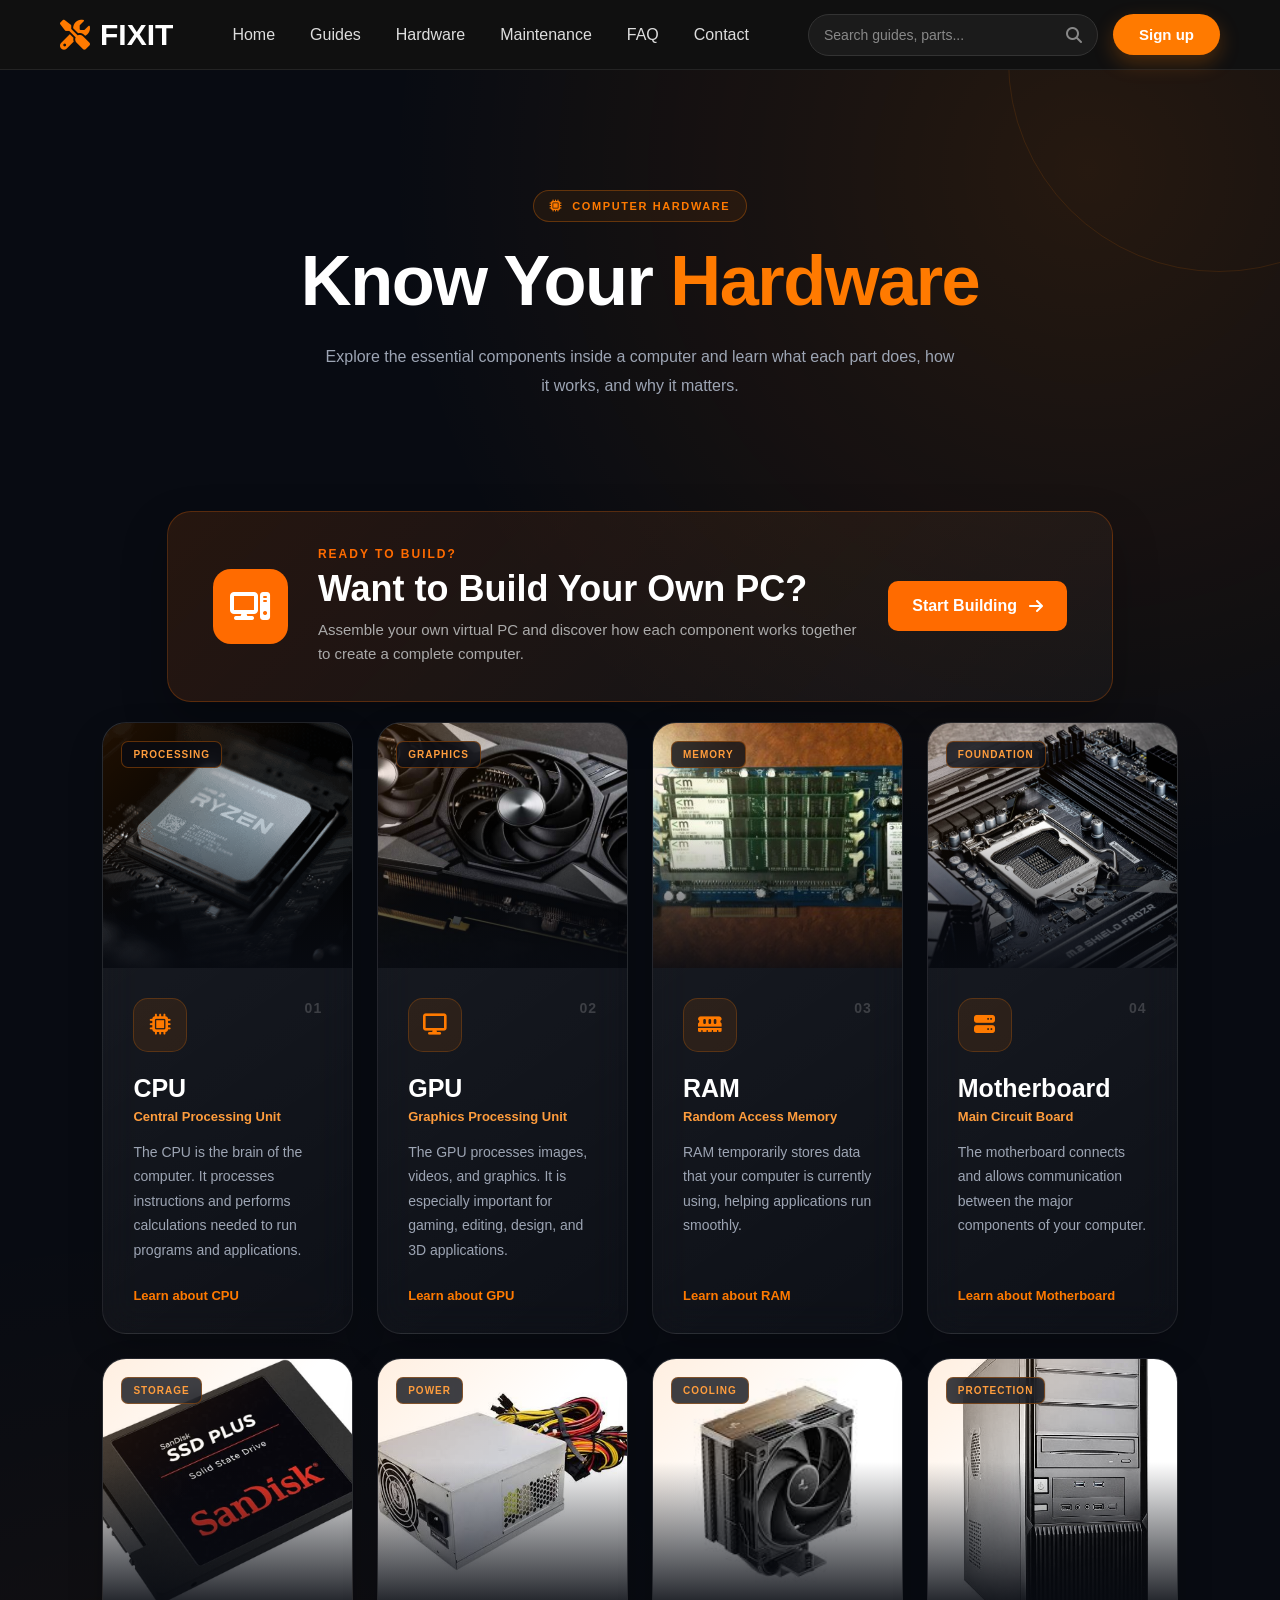
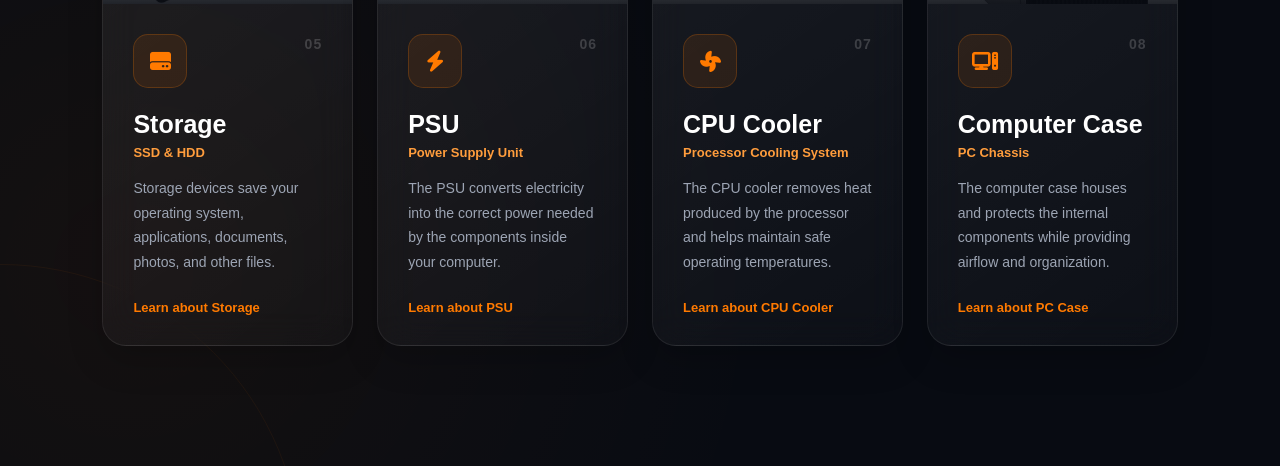
==== commit 7a001aee: "Add files via upload" ====
--- a/hardware.html
+++ b/hardware.html
@@ -3,9 +3,10 @@
 <head>
     <meta charset="UTF-8">
     <meta name="viewport" content="width=device-width, initial-scale=1.0">
-    <title>FIXIT V2</title>
+    <title>FIXIT - Hardware parts</title>
 
     <link rel="stylesheet" href="css/style.css">
+      <link rel="icon" href="images/favicon.png" type="image/png">
   
 
 <link rel="stylesheet"
@@ -139,9 +140,9 @@
                     programs and applications.
                 </p>
 
-                <a href="#" class="fixit-parts-link">
+                <a class="fixit-parts-link">
                     Learn about CPU
-                    <i class="fa-solid fa-arrow-right"></i>
+                    <i class="fa-solid "></i>
                 </a>
 
             </div>
@@ -182,9 +183,9 @@
                     design, and 3D applications.
                 </p>
 
-                <a href="#" class="fixit-parts-link">
+                <a class="fixit-parts-link">
                     Learn about GPU
-                    <i class="fa-solid fa-arrow-right"></i>
+                    <i class="fa-solid"></i>
                 </a>
 
             </div>
@@ -224,9 +225,9 @@
                     currently using, helping applications run smoothly.
                 </p>
 
-                <a href="#" class="fixit-parts-link">
+                <a class="fixit-parts-link">
                     Learn about RAM
-                    <i class="fa-solid fa-arrow-right"></i>
+                    <i class="fa-solid"></i>
                 </a>
 
             </div>
@@ -266,9 +267,9 @@
                     between the major components of your computer.
                 </p>
 
-                <a href="#" class="fixit-parts-link">
+                <a class="fixit-parts-link">
                     Learn about Motherboard
-                    <i class="fa-solid fa-arrow-right"></i>
+                    <i class="fa-solid "></i>
                 </a>
 
             </div>
@@ -308,9 +309,9 @@
                     applications, documents, photos, and other files.
                 </p>
 
-                <a href="#" class="fixit-parts-link">
+                <a class="fixit-parts-link">
                     Learn about Storage
-                    <i class="fa-solid fa-arrow-right"></i>
+                    <i class="fa-solid "></i>
                 </a>
 
             </div>
@@ -350,9 +351,9 @@
                     needed by the components inside your computer.
                 </p>
 
-                <a href="#" class="fixit-parts-link">
+                <a class="fixit-parts-link">
                     Learn about PSU
-                    <i class="fa-solid fa-arrow-right"></i>
+                    <i class="fa-solid  "></i>
                 </a>
 
             </div>
@@ -392,9 +393,9 @@
                     and helps maintain safe operating temperatures.
                 </p>
 
-                <a href="#" class="fixit-parts-link">
+                <a   class="fixit-parts-link">
                     Learn about CPU Cooler
-                    <i class="fa-solid fa-arrow-right"></i>
+                    <i class="fa-solid  "></i>
                 </a>
 
             </div>
@@ -434,12 +435,12 @@
                     components while providing airflow and organization.
                 </p>
 
-                <a href="#" class="fixit-parts-link">
+                <a  class="fixit-parts-link">
                     Learn about PC Case
-                    <i class="fa-solid fa-arrow-right"></i>
-                </a>
-
-            </div>
-
-        </article>
-
+                    <i class="fa-solid  "></i>
+                </a>
+
+            </div>
+
+        </article>
+
--- a/css/style.css
+++ b/css/style.css
@@ -3045,6 +3045,150 @@
 }
 
 
+/* ===========================
+   REPAIR GUIDE CARD
+=========================== */
+
+.repair-guide-card{
+    position: relative;
+    overflow: hidden;
+    border-radius: 18px;
+    transition: all .35s ease;
+    cursor: pointer;
+}
+
+/* Hover Effect */
+
+.repair-guide-card:hover{
+    transform: translateY(-12px) scale(1.02);
+
+    box-shadow:
+        0 0 10px rgba(255,122,0,.35),
+        0 0 20px rgba(255,122,0,.25),
+        0 0 50px rgba(255,122,0,.15);
+
+    border:1px solid #ff7a00;
+}
+
+/* Smooth animation */
+
+.repair-card-front,
+.repair-card-solution{
+    transition: all .35s ease;
+}
+
+
+/* Icon Glow */
+
+.repair-guide-icon{
+    transition: all .35s ease;
+}
+
+.repair-guide-card:hover .repair-guide-icon{
+    color:#ff7a00;
+
+    transform: scale(1.15);
+
+    text-shadow:
+        0 0 10px #ff7a00,
+        0 0 20px #ff7a00,
+        0 0 40px #ff7a00;
+}
+
+
+/* Animated Orange Line */
+
+.repair-guide-card::before{
+    content:"";
+    position:absolute;
+    top:0;
+    left:-100%;
+    width:100%;
+    height:3px;
+
+    background:linear-gradient(
+        90deg,
+        transparent,
+        #ff7a00,
+        transparent
+    );
+
+    transition:.6s;
+}
+
+.repair-guide-card:hover::before{
+    left:100%;
+}
+
+
+/* Button Glow */
+
+.read-guide-btn{
+    transition:.3s;
+}
+
+.read-guide-btn:hover{
+    background:#ff7a00;
+    color:#fff;
+
+    box-shadow:
+        0 0 5px #ff7a00,
+        0 0 10px #ff7a00,
+        0 0 20px #ff7a00;
+}
+
+.repair-guide-icon{
+    transition: .35s ease;
+}
+
+.repair-guide-card:hover .repair-guide-icon{
+    color: #ff7a00;
+    transform: scale(1.15);
+
+    text-shadow:
+        0 0 8px #ff7a00,
+        0 0 18px #ff7a00,
+        0 0 35px #ffb347;
+}
+
+.repair-guide-card::before{
+    content:"";
+    position:absolute;
+    top:0;
+    left:-100%;
+    width:100%;
+    height:3px;
+
+    background:linear-gradient(
+        90deg,
+        transparent,
+        #ff7a00,
+        #ffb347,
+        transparent
+    );
+
+    transition:.6s;
+}
+
+.repair-guide-card:hover::before{
+    left:100%;
+}
+
+
+.read-guide-btn{
+    transition:.1s ease;
+}
+
+.read-guide-btn:hover{
+    background:#ff7a00;
+    color:#fff;
+
+    box-shadow:
+        0 0 5px #ff7a00,
+        0 0 10px #ff7a00,
+        0 0 20px #ff7a00;
+}
+
 /* =====================================================
    VERY SMALL PHONES
 ===================================================== */
@@ -3076,4 +3220,46 @@
         padding: 18px;
     }
 
+}
+
+/*==============================
+    RESPONSIVE
+==============================*/
+
+@media(max-width:991px){
+
+.contact-info{
+
+    grid-template-columns:repeat(2,1fr);
+
+}
+
+.contact-container{
+
+    grid-template-columns:1fr;
+
+}
+
+}
+
+@media(max-width:600px){
+
+.contact-info{
+
+    grid-template-columns:1fr;
+
+}
+
+.input-row{
+
+    grid-template-columns:1fr;
+
+}
+
+.contact-header h1{
+
+    font-size:2.3rem;
+
+}
+
 }
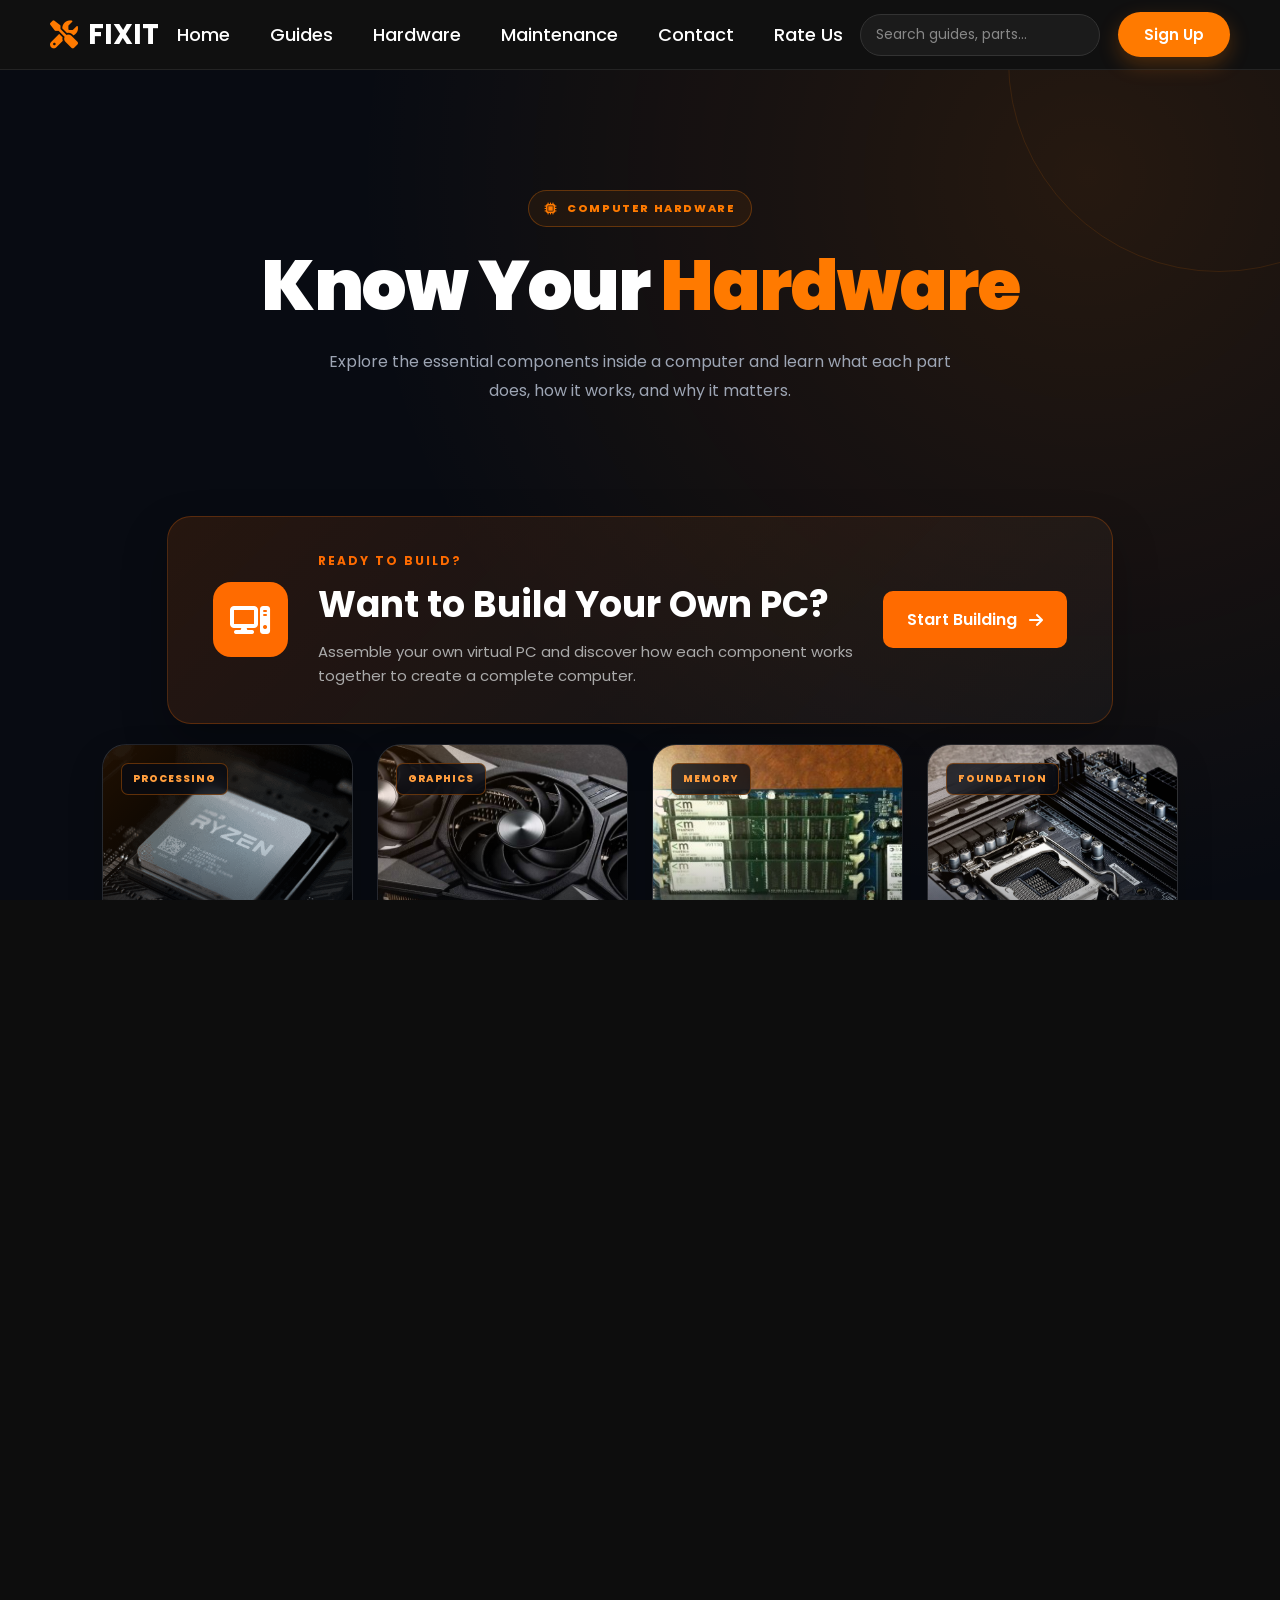
==== commit b03b0a86: "Add files via upload" ====
--- a/hardware.html
+++ b/hardware.html
@@ -6,6 +6,7 @@
     <title>FIXIT - Hardware parts</title>
 
     <link rel="stylesheet" href="css/style.css">
+
       <link rel="icon" href="images/favicon.png" type="image/png">
   
 
@@ -15,40 +16,84 @@
 </head>
 <body>
 
-<!-- ================= NAVBAR ================= -->
+    <!-- ================= NAVBAR ================= -->
 
 <header>
 
-    <div class="logo">
+    <a href="index.html" class="logo">
         <i class="fa-solid fa-screwdriver-wrench"></i>
         <span>FIXIT</span>
-    </div>
-
-    <nav>
-
-        <a href="index.html" class="active">Home</a>
-        <a href="repair-guides.html">Guides</a>
-        <a href="hardware.html">Hardware</a>
-        <a href="maintenance.html">Maintenance</a>
-        <a href="faqs.html">FAQ</a>
-        <a href="contact.html">Contact</a>
-
-    </nav>
-
-    <div class="nav-right">
-
+    </a>
+
+    <nav id="navbar">
+
+    <!-- Mobile Search -->
+    <div class="mobile-search">
         <div class="search-box">
             <input type="text" placeholder="Search guides, parts...">
             <i class="fa-solid fa-magnifying-glass"></i>
         </div>
-
-        <button>Sign up</button>
-
     </div>
 
+    <a href="index.html">
+        <i class="fa-solid fa-house nav-icon"></i>
+        Home
+    </a>
+
+    <a href="repair-guides.html">
+        <i class="fa-solid fa-book-open nav-icon"></i>
+        Guides
+    </a>
+
+    <a href="hardware.html">
+        <i class="fa-solid fa-microchip nav-icon"></i>
+        Hardware
+    </a>
+
+    <a href="maintenance.html">
+        <i class="fa-solid fa-screwdriver-wrench nav-icon"></i>
+        Maintenance
+    </a>
+
+    <a href="contact.html">
+        <i class="fa-solid fa-envelope nav-icon"></i>
+        Contact
+    </a>
+
+    <a href="contact.html">
+        <i class="fa-solid fa-star nav-icon"></i>
+        Rate Us
+    </a>
+
+    <button class="mobile-signup">
+        <i class="fa-solid fa-user-plus"></i>
+        Sign Up
+    </button>
+
+</nav>
+
+    <div class="menu-toggle" id="menu-toggle">
+        <span></span>
+        <span></span>
+        <span></span>
+    </div>
+
+    <!-- Desktop Only -->
+    <div class="nav-right">
+
+        <div class="search-box">
+            <input type="text" placeholder="Search guides, parts...">
+            <i class="fa-solid fa-magnifying-glass"></i>
+        </div>
+
+        <button>Sign Up</button>
+
+    </div>
+
 </header>
-
-<section class="fixit-parts-section">
+<div class="menu-overlay" id="menu-overlay"></div>
+
+<section class="fixit-parts-section reveal">
 
     <div class="fixit-parts-header">
 
@@ -444,3 +489,8 @@
 
         </article>
 
+<script src="js/navbar.js"></script>
+<script src="js/animation.js"></script>
+
+ </body>
+</html>
--- a/css/style.css
+++ b/css/style.css
@@ -1,3 +1,17 @@
+@import url("navbar.css");
+@import url("home.css");
+@import url("maintenance.css");
+@import url("Repair-guides.css");
+@import url("hardware.css");
+@import url("contact.css");
+@import url("PRELOADING.css");
+@import url("responsive.css");
+@import url("hamburger.css");
+@import url("footer.css");
+@import url("animation.css");
+
+
+
 /*========== RESET ==========*/
 
 *{
@@ -12,3254 +26,9 @@
     color:#fff;
 }
 
-/*================ NAVBAR ================*/
-
-header{
-    position:sticky;
-    top:0;
-    z-index:1000;
-
-    display:flex;
-    justify-content:space-between;
-    align-items:center;
-
-    height:70px;
-    padding:0 60px;
-
-    background:rgba(17,17,17,.95);
-    backdrop-filter:blur(10px);
-
-    border-bottom:1px solid #242424;
-}
-
-/*================ LOGO ================*/
-
-.logo{
-    display:flex;
-    align-items:center;
-    gap:10px;
-
-    font-size:30px;
-    font-weight:700;
-    color:#fff;
-
-    cursor:pointer;
-}
-
-.logo i{
-    color:#ff7a00;
-    transition:.4s ease;
-}
-
-.logo span{
-    transition:.3s ease;
-}
-
-.logo:hover i{
-    transform:rotate(-15deg) scale(1.15);
-}
-
-.logo:hover span{
-    color:#ff7a00;
-}
-
-/*================ NAVIGATION ================*/
-
-nav{
-    display:flex;
-    gap:35px;
-}
-
-nav a{
-    position:relative;
-
-    color:#ddd;
-    text-decoration:none;
-
-    font-size:16px;
-    font-weight:500;
-
-    transition:.3s ease;
-}
-
-
-/* Animated Underline */
-
-nav a::after {
-
-    content: "";
-
-    position: absolute;
-
-    left: 50%;
-
-    bottom: -8px;
-
-    width: 0;
-
-    height: 2px;
-
-    background: #ff7a00;
-
-    border-radius: 5px;
-
-    transform: translateX(-50%);
-
-    transition: width .35s ease;
-
-}
-
-
-/* Show only while hovering */
-
-nav a:hover::after {
-    width: 100%;
-}
-
-
-/*================ RIGHT SIDE ================*/
-
-.nav-right{
-    display:flex;
-    align-items:center;
-    gap:15px;
-}
-
-/*================ SEARCH BOX ================*/
-
-.search-box{
-    width:290px;
-    height:42px;
-
-    display:flex;
-    align-items:center;
-
-    padding:0 15px;
-
-    background:#1b1b1b;
-    border:1px solid #333;
-    border-radius:50px;
-
-    transition:.35s ease;
-}
-
-.search-box:hover,
-.search-box:focus-within{
-    border-color:#ff7a00;
-    box-shadow:0 0 15px rgba(255,122,0,.25);
-}
-
-.search-box input{
-    flex:1;
-
-    border:none;
-    outline:none;
-    background:transparent;
-
-    color:#fff;
-    font-size:14px;
-}
-
-.search-box input::placeholder{
-    color:#888;
-}
-
-.search-box i{
-    color:#888;
-    transition:.3s;
-}
-
-.search-box:hover i,
-.search-box:focus-within i{
-    color:#ff7a00;
-}
-
-/*================ GET STARTED BUTTON ================*/
-
-header button{
-    padding:12px 26px;
-
-    background:#ff7a00;
-    color:#fff;
-
-    border:none;
-    border-radius:50px;
-
-    font-size:15px;
-    font-weight:600;
-
-    cursor:pointer;
-
-    transition:all .3s ease;
-
-    box-shadow:0 8px 20px rgba(255,122,0,.25);
-}
-
-header button:hover{
-    background:#ff8c1a;
-    transform:translateY(-3px);
-
-    box-shadow:
-        0 12px 25px rgba(255,122,0,.4),
-        0 0 25px rgba(255,122,0,.2);
-}
-
-header button:active{
-    transform:scale(.97);
-}
-
-/*================ HERO ================*/
-
-.hero{
-    height:360px;
-
-    display:flex;
-    align-items:center;
-
-    background:
-    linear-gradient(
-        90deg,
-        rgba(10,10,10,.98) 0%,
-        rgba(10,10,10,.95) 30%,
-        rgba(10,10,10,.70) 50%,
-        rgba(10,10,10,.20) 68%,
-        rgba(10,10,10,.55) 100%
-    ),
-    url("../images/guide.png");
-
-    background-size:cover;
-    background-position:right center;
-    background-repeat:no-repeat;
-
-    border-top:1px solid #222;
-    border-bottom:1px solid #222;
-}
-
-.hero-overlay{
-    width:100%;
-    max-width:1300px;
-    margin:auto;
-    padding:0 25px;
-}
-
-.hero-content{
-    width: 560px;
-}
-
-
-/* Heading */
-.hero-content h1{
-    font-size: 52px;
-    font-weight: 700;
-    line-height: 1.08;
-    letter-spacing: -1px;
-    margin-bottom: 18px;
-}
-
-/* Paragraph */
-.hero-content p{
-    font-size: 18px;
-    line-height: 1.7;
-    color: #bdbdbd;
-    margin-bottom: 28px;
-    max-width: 500px;
-}
-
-.hero-buttons{
-    display:flex;
-    gap:15px;
-    margin-bottom:30px;
-}
-
-/*================ BUTTONS ================*/
-
-.btn-primary,
-.btn-secondary{
-    display:inline-flex;
-    align-items:center;
-    justify-content:center;
-    gap:8px;
-
-    padding:13px 26px;
-
-    font-size:15px;
-    font-weight:600;
-    text-decoration:none;
-
-    border-radius:50px;
-    cursor:pointer;
-
-    transition:all .35s ease;
-}
-
-/*================ PRIMARY BUTTON ================*/
-
-.btn-primary{
-    position:relative;
-    overflow:hidden;
-
-    background:#ff7a00;
-    color:#fff;
-
-    box-shadow:
-        0 8px 18px rgba(255,122,0,.35),
-        0 0 30px rgba(255,122,0,.18);
-}
-
-/* Keep text above shine */
-.btn-primary span,
-.btn-primary i{
-    position:relative;
-    z-index:2;
-}
-
-/* Shine Effect */
-.btn-primary::before{
-    content:"";
-    position:absolute;
-    top:0;
-    left:-120%;
-
-    width:60%;
-    height:100%;
-
-    background:linear-gradient(
-        120deg,
-        transparent,
-        rgba(255,255,255,.35),
-        transparent
-    );
-
-    transform:skewX(-25deg);
-    transition:.75s ease;
-}
-
-.btn-primary:hover::before{
-    left:140%;
-}
-
-/* Hover Effect */
-.btn-primary:hover{
-    background:#ff8c1a;
-    transform:translateY(-4px);
-
-    box-shadow:
-        0 12px 25px rgba(255,122,0,.45),
-        0 0 35px rgba(255,122,0,.25);
-}
-
-/* Arrow Animation */
-.btn-primary i{
-    transition:transform .3s ease;
-}
-
-.btn-primary:hover i{
-    transform:translateX(5px);
-}
-
-/* Click Effect */
-.btn-primary:active{
-    transform:scale(.97);
-}
-
-/*================ SECONDARY BUTTON ================*/
-
-.btn-secondary{
-    background:transparent;
-    color:#fff;
-
-    border:2px solid #444;
-}
-
-.btn-secondary:hover{
-    border-color:#ff7a00;
-    color:#ff7a00;
-
-    background:rgba(255,122,0,.08);
-
-    box-shadow:0 0 18px rgba(255,122,0,.18);
-
-    transform:translateY(-4px);
-}
-
-.btn-secondary:active{
-    transform:scale(.97);
-}
-
-/*================ HARDWARE SECTION ================*/
-
-.hardware-section {
-
-    padding: 35px 25px;
-
-    background: #0c0d0e;
-
-}
-
-
-.hardware-container {
-
-    max-width: 1300px;
-
-    margin: auto;
-
-    display: grid;
-
-    grid-template-columns: 3fr 1.2fr;
-
-    gap: 20px;
-
-}
-
-
-/*================ HARDWARE PANEL ================*/
-
-.hardware-left {
-
-    padding: 22px;
-
-    background: linear-gradient(
-        135deg,
-        #171717,
-        #111
-    );
-
-    border: 1px solid #292929;
-
-    border-radius: 14px;
-
-    box-shadow:
-        0 10px 30px rgba(0,0,0,.25),
-        inset 0 1px 0 rgba(255,255,255,.02);
-
-}
-
-
-/*================ PROBLEMS PANEL ================*/
-
-.hardware-right {
-
-    padding: 22px;
-
-    background: linear-gradient(
-        135deg,
-        #171717,
-        #111
-    );
-
-    border: 1px solid #292929;
-
-    border-radius: 14px;
-
-    box-shadow:
-        0 10px 30px rgba(0,0,0,.25),
-        inset 0 1px 0 rgba(255,255,255,.02);
-
-}
-
-
-/*================ SECTION HEADING ================*/
-
-.section-heading {
-
-    display: flex;
-
-    justify-content: space-between;
-
-    align-items: center;
-
-    margin-bottom: 20px;
-
-}
-
-
-.section-heading h2 {
-
-    font-size: 20px;
-
-    margin: 0;
-
-}
-
-
-.view-all {
-
-    color: #ff7a00;
-
-    text-decoration: none;
-
-    font-size: 13px;
-
-    font-weight: 600;
-
-    white-space: nowrap;
-
-}
-
-
-.view-all i {
-
-    margin-left: 5px;
-
-    transition: .3s;
-
-}
-
-
-.view-all:hover i {
-
-    transform: translateX(5px);
-
-}
-
-
-/*================ HARDWARE GRID ================*/
-
-.hardware-grid {
-
-    display: grid;
-
-    grid-template-columns: repeat(4, 1fr);
-
-    gap: 15px;
-
-}
-
-
-.hardware-card {
-
-    background: #1c1c1c;
-
-    border: 1px solid #2b2b2b;
-
-    border-radius: 10px;
-
-    padding: 12px;
-
-    transition: .35s ease;
-
-}
-
-
-.hardware-card img {
-
-    width: 100%;
-
-    height: 125px;
-
-    object-fit: contain;
-
-    transition: .35s;
-
-}
-
-
-.hardware-card h3 {
-
-    margin-top: 12px;
-
-    font-size: 13px;
-
-}
-
-
-.hardware-card span {
-
-    display: block;
-
-    margin-top: 5px;
-
-    color: #999;
-
-    font-size: 11px;
-
-}
-
-
-.hardware-card a {
-
-    display: inline-block;
-
-    margin-top: 5px;
-
-    color: #ff7a00;
-
-    text-decoration: none;
-
-    font-size: 12px;
-
-}
-
-
-.hardware-card:hover {
-
-    transform: translateY(-6px);
-
-    border-color: #ff7a00;
-
-    box-shadow: 0 10px 25px rgba(255,122,0,.15);
-
-}
-
-
-.hardware-card:hover img {
-
-    transform: scale(1.08);
-
-}
-
-
-/*================ PROBLEM LIST ================*/
-
-.problem-list {
-
-    display: flex;
-
-    flex-direction: column;
-
-    gap: 10px;
-
-}
-
-
-.problem-item {
-
-    display: flex;
-
-    align-items: center;
-
-    gap: 12px;
-
-    padding: 12px;
-
-    background: #1c1c1c;
-
-    border: 1px solid #2b2b2b;
-
-    border-radius: 9px;
-
-    transition: .3s;
-
-}
-
-
-.problem-item i {
-
-    width: 32px;
-
-    height: 32px;
-
-    display: flex;
-
-    justify-content: center;
-
-    align-items: center;
-
-    background: #291b0e;
-
-    border-radius: 7px;
-
-    color: #ff7a00;
-
-}
-
-
-.problem-item h4 {
-
-    font-size: 12px;
-
-    margin-bottom: 4px;
-
-}
-
-
-.problem-item span {
-
-    color: #777;
-
-    font-size: 10px;
-
-}
-
-
-.problem-item:hover {
-
-    transform: translateX(5px);
-
-    border-color: #ff7a00;
-
-}
-
-/*================ RESPONSIVE ================*/
-
-@media (max-width: 1100px) {
-
-    .hardware-grid {
-
-        grid-template-columns: repeat(3, 1fr);
-
-    }
-
-}
-
-
-@media (max-width: 800px) {
-
-    .hardware-container {
-
-        grid-template-columns: 1fr;
-
-    }
-
-    .hardware-section {
-
-        padding: 30px 20px;
-
-    }
-
-}
-
-
-@media (max-width: 500px) {
-
-    .hardware-grid {
-
-        grid-template-columns: repeat(2, 1fr);
-
-    }
-
-}
-
-/*================ SEARCH SECTION ================*/
-
-.search-section{
-
-    max-width:1300px;
-
-    margin:25px auto;
-
-    padding:18px 25px;
-
-    background:#151515;
-
-    border:1px solid #252525;
-
-    border-radius:12px;
-
-    display:flex;
-
-    justify-content:space-between;
-
-    align-items:center;
-
-}
-
-.search-left{
-
-    display:flex;
-
-    align-items:center;
-
-    gap:15px;
-
-}
-
-.search-icon{
-
-    width:46px;
-    height:46px;
-
-    display:flex;
-    justify-content:center;
-    align-items:center;
-
-    background:#1f1f1f;
-
-    border-radius:50%;
-
-    color:#ff7a00;
-
-    font-size:20px;
-
-}
-
-.search-text h3{
-
-    font-size:20px;
-
-}
-
-.search-text p{
-
-    font-size:14px;
-
-    color:#888;
-
-    margin-top:4px;
-
-}
-
-.repair-search{
-
-    display:flex;
-
-    gap:12px;
-
-}
-
-.repair-search input{
-
-    width:420px;
-
-    height:42px;
-
-    padding:0 15px;
-
-    background:#101010;
-
-    border:1px solid #2d2d2d;
-
-    color:white;
-
-    border-radius:8px;
-
-    outline:none;
-
-    transition:.3s;
-
-}
-
-.repair-search input:focus{
-
-    border-color:#ff7a00;
-
-}
-
-.repair-search button{
-
-    padding:0 22px;
-
-    background:#ff7a00;
-
-    color:white;
-
-    border:none;
-
-    border-radius:8px;
-
-    cursor:pointer;
-
-    transition:.3s;
-
-}
-
-.repair-search button:hover{
-
-    background:#ff8d1f;
-
-}
-
-/* =========================================
-   FIXIT COLOR THEME
-========================================= */
-
-:root {
-
-    --fixit-orange: #ff7a00;
-
-    --fixit-light-orange: #ff9d3d;
-
-    --fixit-orange-glow: rgba(255, 122, 0, 0.25);
-
-}
-
-
-/* =========================================
-   PREVENTIVE MAINTENANCE SECTION
-========================================= */
-
-.preventive-section {
-
-    position: relative;
-
-    padding: 110px 8%;
-
-    background:
-
-        radial-gradient(
-
-            circle at top right,
-
-            rgba(255, 122, 0, 0.08),
-
-            transparent 35%
-
-        ),
-
-        #080b12;
-
-    color: #ffffff;
-
-    overflow: hidden;
-
-}
-
-
-/* =========================================
-   DECORATIVE BACKGROUND
-========================================= */
-
-.preventive-section::before {
-
-    content: "";
-
-    position: absolute;
-
-    width: 300px;
-
-    height: 300px;
-
-    border: 1px solid rgba(255, 122, 0, 0.12);
-
-    border-radius: 50%;
-
-    top: -120px;
-
-    right: -100px;
-
-}
-
-
-.preventive-section::after {
-
-    content: "";
-
-    position: absolute;
-
-    width: 500px;
-
-    height: 500px;
-
-    border: 1px solid rgba(255, 122, 0, 0.05);
-
-    border-radius: 50%;
-
-    bottom: -300px;
-
-    left: -200px;
-
-}
-
-
-/* =========================================
-   HEADER
-========================================= */
-
-.preventive-header {
-
-    position: relative;
-
-    z-index: 2;
-
-    max-width: 700px;
-
-    margin: 0 auto 65px;
-
-    text-align: center;
-
-}
-
-
-.section-label {
-
-    display: inline-flex;
-
-    align-items: center;
-
-    gap: 9px;
-
-    padding: 9px 16px;
-
-    margin-bottom: 20px;
-
-    border: 1px solid rgba(255, 122, 0, 0.25);
-
-    border-radius: 30px;
-
-    background: rgba(255, 122, 0, 0.06);
-
-    color: var(--fixit-orange);
-
-    font-size: 12px;
-
-    font-weight: 700;
-
-    letter-spacing: 1.5px;
-
-}
-
-
-.preventive-header h2 {
-
-    margin: 0;
-
-    font-size: clamp(36px, 5vw, 64px);
-
-    line-height: 1.1;
-
-    font-weight: 800;
-
-}
-
-
-.preventive-header h2 span {
-
-    color: var(--fixit-orange);
-
-}
-
-
-.preventive-header p {
-
-    max-width: 600px;
-
-    margin: 22px auto 0;
-
-    color: #9da5b4;
-
-    font-size: 16px;
-
-    line-height: 1.8;
-
-}
-
-
-/* =========================================
-   CARD GRID
-========================================= */
-
-.preventive-grid {
-
-    position: relative;
-
-    z-index: 2;
-
-    display: grid;
-
-    grid-template-columns: repeat(3, 1fr);
-
-    gap: 22px;
-
-    max-width: 1250px;
-
-    margin: auto;
-
-}
-
-
-/* =========================================
-   PREVENTIVE CARD
-========================================= */
-
-.preventive-card {
-
-    position: relative;
-
-    padding: 32px;
-
-    min-height: 300px;
-
-    border: 1px solid rgba(255, 255, 255, 0.08);
-
-    border-radius: 20px;
-
-    background:
-
-        linear-gradient(
-
-            145deg,
-
-            rgba(255, 255, 255, 0.06),
-
-            rgba(255, 255, 255, 0.015)
-
-        );
-
-    backdrop-filter: blur(15px);
-
-    overflow: hidden;
-
-    transition:
-
-        transform 0.35s ease,
-
-        border-color 0.35s ease,
-
-        box-shadow 0.35s ease;
-
-}
-
-
-.preventive-card::before {
-
-    content: "";
-
-    position: absolute;
-
-    width: 150px;
-
-    height: 150px;
-
-    top: -80px;
-
-    right: -80px;
-
-    border-radius: 50%;
-
-    background: rgba(255, 122, 0, 0.12);
-
-    transition: 0.35s ease;
-
-}
-
-
-.preventive-card:hover {
-
-    transform: translateY(-8px);
-
-    border-color: rgba(255, 122, 0, 0.45);
-
-    box-shadow:
-
-        0 20px 50px rgba(0, 0, 0, 0.35),
-
-        0 0 25px rgba(255, 122, 0, 0.12);
-
-}
-
-
-.preventive-card:hover::before {
-
-    transform: scale(1.8);
-
-}
-
-
-/* =========================================
-   CARD ICON
-========================================= */
-
-.card-icon {
-
-    display: flex;
-
-    align-items: center;
-
-    justify-content: center;
-
-    width: 58px;
-
-    height: 58px;
-
-    margin-bottom: 25px;
-
-    border-radius: 15px;
-
-    background: rgba(255, 122, 0, 0.1);
-
-    border: 1px solid rgba(255, 122, 0, 0.2);
-
-    color: var(--fixit-orange);
-
-    font-size: 23px;
-
-    transition: 0.35s ease;
-
-}
-
-
-.preventive-card:hover .card-icon {
-
-    background: var(--fixit-orange);
-
-    color: #080b12;
-
-    transform: rotate(-5deg) scale(1.08);
-
-}
-
-
-/* =========================================
-   CARD CONTENT
-========================================= */
-
-.card-number {
-
-    position: absolute;
-
-    top: 25px;
-
-    right: 28px;
-
-    color: rgba(255, 255, 255, 0.2);
-
-    font-size: 14px;
-
-    font-weight: 700;
-
-}
-
-
-.preventive-card h3 {
-
-    margin-bottom: 13px;
-
-    font-size: 21px;
-
-}
-
-
-.preventive-card p {
-
-    color: #9da5b4;
-
-    line-height: 1.7;
-
-    font-size: 14px;
-
-}
-
-
-/* =========================================
-   TIP
-========================================= */
-
-.tip {
-
-    display: flex;
-
-    align-items: center;
-
-    gap: 9px;
-
-    margin-top: 22px;
-
-    color: var(--fixit-orange);
-
-    font-size: 13px;
-
-    font-weight: 600;
-
-}
-
-
-.tip i {
-
-    display: flex;
-
-    align-items: center;
-
-    justify-content: center;
-
-    width: 20px;
-
-    height: 20px;
-
-    border-radius: 50%;
-
-    background: rgba(255, 122, 0, 0.12);
-
-    font-size: 10px;
-
-}
-
-
-/* =========================================
-   BOTTOM REMINDER
-========================================= */
-
-.preventive-bottom {
-
-    position: relative;
-
-    z-index: 2;
-
-    display: flex;
-
-    align-items: center;
-
-    gap: 20px;
-
-    max-width: 850px;
-
-    margin: 65px auto 0;
-
-    padding: 25px 30px;
-
-    border-left: 3px solid var(--fixit-orange);
-
-    border-radius: 12px;
-
-    background: rgba(255, 122, 0, 0.06);
-
-}
-
-
-.bottom-icon {
-
-    display: flex;
-
-    align-items: center;
-
-    justify-content: center;
-
-    flex-shrink: 0;
-
-    width: 52px;
-
-    height: 52px;
-
-    border-radius: 50%;
-
-    background: rgba(255, 122, 0, 0.12);
-
-    color: var(--fixit-orange);
-
-    font-size: 22px;
-
-}
-
-
-.preventive-bottom h3 {
-
-    margin-bottom: 5px;
-
-    font-size: 18px;
-
-}
-
-
-.preventive-bottom p {
-
-    margin: 0;
-
-    color: #9da5b4;
-
-    font-size: 14px;
-
-}
-
-
-/* =========================================
-   RESPONSIVE
-========================================= */
-
-@media (max-width: 1000px) {
-
-    .preventive-grid {
-
-        grid-template-columns: repeat(2, 1fr);
-
-    }
-
-}
-
-
-@media (max-width: 650px) {
-
-    .preventive-section {
-
-        padding: 75px 5%;
-
-    }
-
-
-    .preventive-grid {
-
-        grid-template-columns: 1fr;
-
-    }
-
-
-    .preventive-card {
-
-        min-height: auto;
-
-    }
-
-
-    .preventive-bottom {
-
-        align-items: flex-start;
-
-        padding: 22px;
-
-    }
-
-}
-
-/* =========================================
-   FIXIT HARDWARE PARTS SECTION
-========================================= */
-
-.fixit-parts-section {
-
-    position: relative;
-
-    padding: 120px 8%;
-
-    background:
-
-        radial-gradient(
-
-            circle at 85% 5%,
-
-            rgba(255, 122, 0, 0.12),
-
-            transparent 32%
-
-        ),
-
-        radial-gradient(
-
-            circle at 10% 90%,
-
-            rgba(255, 122, 0, 0.05),
-
-            transparent 30%
-
-        ),
-
-        #080b12;
-
-    color: #ffffff;
-
-    overflow: hidden;
-
-}
-
-
-/* =========================================
-   DECORATIVE BACKGROUND
-========================================= */
-
-.fixit-parts-section::before {
-
-    content: "";
-
-    position: absolute;
-
-    width: 420px;
-
-    height: 420px;
-
-    top: -220px;
-
-    right: -150px;
-
-    border: 1px solid rgba(255, 122, 0, 0.12);
-
-    border-radius: 50%;
-
-    pointer-events: none;
-
-}
-
-
-.fixit-parts-section::after {
-
-    content: "";
-
-    position: absolute;
-
-    width: 600px;
-
-    height: 600px;
-
-    bottom: -400px;
-
-    left: -300px;
-
-    border: 1px solid rgba(255, 122, 0, 0.06);
-
-    border-radius: 50%;
-
-    pointer-events: none;
-
-}
-
-
-/* =========================================
-   HEADER
-========================================= */
-
-.fixit-parts-header {
-
-    position: relative;
-
-    z-index: 2;
-
-    max-width: 760px;
-
-    margin: 0 auto 75px;
-
-    text-align: center;
-
-}
-
-
-.fixit-parts-label {
-
-    display: inline-flex;
-
-    align-items: center;
-
-    gap: 9px;
-
-    padding: 9px 16px;
-
-    margin-bottom: 22px;
-
-    border: 1px solid rgba(255, 122, 0, 0.3);
-
-    border-radius: 999px;
-
-    background: rgba(255, 122, 0, 0.07);
-
-    color: #ff7a00;
-
-    font-size: 11px;
-
-    font-weight: 800;
-
-    letter-spacing: 1.6px;
-
-}
-
-
-.fixit-parts-label i {
-
-    font-size: 12px;
-
-}
-
-
-.fixit-parts-header h1 {
-
-    margin: 0;
-
-    font-size: clamp(42px, 5.5vw, 72px);
-
-    line-height: 1.05;
-
-    letter-spacing: -1.5px;
-
-    font-weight: 850;
-
-}
-
-
-.fixit-parts-header h1 span {
-
-    color: #ff7a00;
-
-}
-
-
-.fixit-parts-header p {
-
-    max-width: 630px;
-
-    margin: 25px auto 0;
-
-    color: #9da5b4;
-
-    font-size: 16px;
-
-    line-height: 1.8;
-
-}
-
-
-/* =========================================
-   GRID
-========================================= */
-
-.fixit-parts-grid {
-
-    position: relative;
-
-    z-index: 2;
-
-    display: grid;
-
-    grid-template-columns: repeat(4, minmax(0, 1fr));
-
-    gap: 24px;
-
-    max-width: 1400px;
-
-    margin: 0 auto;
-
-}
-
-
-/* =========================================
-   CARD
-========================================= */
-
-.fixit-parts-card {
-
-    position: relative;
-
-    display: flex;
-
-    flex-direction: column;
-
-    min-width: 0;
-
-    overflow: hidden;
-
-    border: 1px solid rgba(255, 255, 255, 0.08);
-
-    border-radius: 24px;
-
-    background:
-
-        linear-gradient(
-
-            145deg,
-
-            rgba(255, 255, 255, 0.075),
-
-            rgba(255, 255, 255, 0.025)
-
-        );
-
-    box-shadow:
-
-        0 15px 35px rgba(0, 0, 0, 0.18);
-
-    backdrop-filter: blur(18px);
-
-    -webkit-backdrop-filter: blur(18px);
-
-    transition:
-
-        transform 0.4s ease,
-
-        border-color 0.4s ease,
-
-        box-shadow 0.4s ease;
-
-}
-
-
-.fixit-parts-card:hover {
-
-    transform: translateY(-10px);
-
-    border-color: rgba(255, 122, 0, 0.55);
-
-    box-shadow:
-
-        0 25px 60px rgba(0, 0, 0, 0.42),
-
-        0 0 35px rgba(255, 122, 0, 0.12);
-
-}
-
-
-/* =========================================
-   IMAGE
-========================================= */
-
-.fixit-parts-image {
-
-    position: relative;
-
-    height: 245px;
-
-    overflow: hidden;
-
-    background: #111827;
-
-}
-
-
-.fixit-parts-image::before {
-
-    content: "";
-
-    position: absolute;
-
-    z-index: 1;
-
-    inset: 0;
-
-    background:
-
-        linear-gradient(
-
-            135deg,
-
-            rgba(255, 122, 0, 0.12),
-
-            transparent 45%
-
-        );
-
-    pointer-events: none;
-
-}
-
-
-.fixit-parts-image::after {
-
-    content: "";
-
-    position: absolute;
-
-    z-index: 1;
-
-    inset: 0;
-
-    background:
-
-        linear-gradient(
-
-            to top,
-
-            rgba(8, 11, 18, 0.9),
-
-            transparent 58%
-
-        );
-
-    pointer-events: none;
-
-}
-
-
-.fixit-parts-image img {
-
-    display: block;
-
-    width: 100%;
-
-    height: 100%;
-
-    object-fit: cover;
-
-    transition:
-
-        transform 0.6s ease,
-
-        filter 0.6s ease;
-
-}
-
-
-.fixit-parts-card:hover .fixit-parts-image img {
-
-    transform: scale(1.08);
-
-    filter: brightness(1.08);
-
-}
-
-
-/* =========================================
-   CATEGORY TAG
-========================================= */
-
-.fixit-parts-tag {
-
-    position: absolute;
-
-    z-index: 3;
-
-    top: 18px;
-
-    left: 18px;
-
-    padding: 7px 11px;
-
-    border: 1px solid rgba(255, 122, 0, 0.35);
-
-    border-radius: 7px;
-
-    background: rgba(8, 11, 18, 0.78);
-
-    color: #ff9d3d;
-
-    font-size: 10px;
-
-    font-weight: 800;
-
-    letter-spacing: 1px;
-
-    backdrop-filter: blur(8px);
-
-}
-
-
-/* =========================================
-   CONTENT
-========================================= */
-
-.fixit-parts-content {
-
-    position: relative;
-
-    display: flex;
-
-    flex: 1;
-
-    flex-direction: column;
-
-    padding: 30px;
-
-}
-
-
-/* =========================================
-   ICON
-========================================= */
-
-.fixit-parts-icon {
-
-    display: flex;
-
-    align-items: center;
-
-    justify-content: center;
-
-    width: 54px;
-
-    height: 54px;
-
-    margin-bottom: 21px;
-
-    border: 1px solid rgba(255, 122, 0, 0.22);
-
-    border-radius: 15px;
-
-    background: rgba(255, 122, 0, 0.1);
-
-    color: #ff7a00;
-
-    font-size: 21px;
-
-    transition:
-
-        transform 0.35s ease,
-
-        background 0.35s ease,
-
-        color 0.35s ease;
-
-}
-
-
-.fixit-parts-card:hover .fixit-parts-icon {
-
-    transform: rotate(-6deg) scale(1.08);
-
-    background: #ff7a00;
-
-    color: #080b12;
-
-}
-
-
-/* =========================================
-   NUMBER
-========================================= */
-
-.fixit-parts-number {
-
-    position: absolute;
-
-    top: 32px;
-
-    right: 30px;
-
-    color: rgba(255, 255, 255, 0.18);
-
-    font-size: 14px;
-
-    font-weight: 800;
-
-    letter-spacing: 1px;
-
-}
-
-
-/* =========================================
-   TEXT
-========================================= */
-
-.fixit-parts-content h2 {
-
-    margin: 0 0 6px;
-
-    font-size: 25px;
-
-    line-height: 1.2;
-
-}
-
-
-.fixit-parts-content h4 {
-
-    margin: 0 0 16px;
-
-    color: #ff9d3d;
-
-    font-size: 13px;
-
-    font-weight: 700;
-
-}
-
-
-.fixit-parts-content p {
-
-    margin: 0 0 26px;
-
-    color: #9da5b4;
-
-    font-size: 14px;
-
-    line-height: 1.75;
-
-}
-
-
-/* =========================================
-   LINK
-========================================= */
-
-.fixit-parts-link {
-
-    display: inline-flex;
-
-    align-items: center;
-
-    gap: 10px;
-
-    width: fit-content;
-
-    margin-top: auto;
-
-    color: #ff7a00;
-
-    font-size: 13px;
-
-    font-weight: 800;
-
-    text-decoration: none;
-
-    transition:
-
-        color 0.3s ease,
-
-        gap 0.3s ease;
-
-}
-
-
-.fixit-parts-link i {
-
-    font-size: 12px;
-
-    transition: transform 0.3s ease;
-
-}
-
-
-.fixit-parts-link:hover {
-
-    color: #ff9d3d;
-
-}
-
-
-.fixit-parts-link:hover i {
-
-    transform: translateX(6px);
-
-}
-
-/* =========================================
-   VIRTUAL PC BUILDER CTA
-========================================= */
-
-.virtual-pc-builder-cta {
-    width: 100%;
-    padding: 35px 6% 20px;
-}
-
-.virtual-pc-builder-content {
-    width: 100%;
-    min-height: 190px;
-
-    display: flex;
-    align-items: center;
-    gap: 30px;
-
-    padding: 35px 45px;
-
-    border-radius: 24px;
-
-    background:
-        linear-gradient(
-            135deg,
-            rgba(255, 107, 0, 0.12),
-            rgba(255, 255, 255, 0.03)
-        );
-
-    border: 1px solid rgba(255, 107, 0, 0.25);
-
-    box-shadow:
-        0 20px 45px rgba(0, 0, 0, 0.25);
-}
-
-
-/* ICON */
-
-.virtual-pc-builder-icon {
-    width: 75px;
-    height: 75px;
-
-    flex-shrink: 0;
-
-    display: flex;
-    align-items: center;
-    justify-content: center;
-
-    border-radius: 18px;
-
-    background: #ff6b00;
-
-    color: white;
-
-    font-size: 32px;
-}
-
-
-/* TEXT */
-
-.virtual-pc-builder-text {
-    flex: 1;
-}
-
-.virtual-pc-builder-text span {
-    display: block;
-
-    margin-bottom: 7px;
-
-    color: #ff6b00;
-
-    font-size: 12px;
-    font-weight: 700;
-    letter-spacing: 2px;
-}
-
-.virtual-pc-builder-text h2 {
-    margin: 0 0 8px;
-
-    color: white;
-
-    font-size: clamp(24px, 3vw, 36px);
-    font-weight: 700;
-}
-
-.virtual-pc-builder-text p {
-    max-width: 650px;
-
-    margin: 0;
-
-    color: #aaa;
-
-    font-size: 15px;
-    line-height: 1.6;
-}
-
-
-/* BUTTON */
-
-.virtual-pc-builder-button {
-    display: flex;
-    align-items: center;
-    justify-content: center;
-    gap: 12px;
-
-    flex-shrink: 0;
-
-    padding: 16px 24px;
-
-    border-radius: 10px;
-
-    background: #ff6b00;
-
-    color: white;
-
-    text-decoration: none;
-
-    font-weight: 600;
-
-    transition: 0.3s ease;
-}
-
-.virtual-pc-builder-button:hover {
-    background: #ff8126;
-
-    transform: translateX(5px);
-}
-
-
-/* =========================================
-   MOBILE
-========================================= */
-
-@media (max-width: 768px) {
-
-    .virtual-pc-builder-content {
-        flex-direction: column;
-
-        align-items: flex-start;
-
-        padding: 30px;
-    }
-
-    .virtual-pc-builder-button {
-        width: 100%;
-    }
-
-}
-
-/* =========================================
-   REPAIR GUIDE SECTION
-========================================= */
-
-.repair-guides-section {
-
-    max-width: 1250px;
-
-    margin: 0 auto;
-
-    padding: 80px 30px;
-
-}
-
-
-.repair-guides-header {
-
-    margin-bottom: 40px;
-
-}
-
-
-.section-label {
-
-    display: block;
-
-    margin-bottom: 12px;
-
-    color: #ff6b00;
-
-    font-size: 11px;
-
-    font-weight: 700;
-
-    letter-spacing: 2px;
-
-}
-
-
-.repair-guides-header h1 {
-
-    margin: 0 0 12px;
-
-    color: white;
-
-    font-size: 42px;
-
-}
-
-
-.repair-guides-header p {
-
-    margin: 0;
-
-    color: #888;
-
-}
-
-
-/* =========================================
-   CARD GRID
-========================================= */
-
-.repair-guides-grid {
-
-    display: grid;
-
-    grid-template-columns:
-        repeat(3, 1fr);
-
-    gap: 24px;
-
-}
-
-
-/* =========================================
-   CARD
-========================================= */
-
-.repair-guide-card {
-
-    position: relative;
-
-    min-height: 320px;
-
-    overflow: hidden;
-
-    background: #191919;
-
-    border: 1px solid #303030;
-
-    border-radius: 18px;
-
-}
-
-
-/* =========================================
-   FRONT
-========================================= */
-
-.repair-card-front {
-
-    min-height: 320px;
-
-    padding: 25px;
-
-    display: flex;
-
-    flex-direction: column;
-
-}
-
-
-.repair-guide-card-top {
-
-    display: flex;
-
-    align-items: center;
-
-    justify-content: space-between;
-
-    margin-bottom: 25px;
-
-}
-
-
-.repair-guide-icon {
-
-    width: 55px;
-
-    height: 55px;
-
-    display: flex;
-
-    align-items: center;
-
-    justify-content: center;
-
-    border-radius: 14px;
-
-    background: rgba(255, 107, 0, 0.12);
-
-    color: #ff6b00;
-
-    font-size: 22px;
-
-}
-
-
-.difficulty {
-
-    display: flex;
-
-    align-items: center;
-
-    gap: 6px;
-
-    font-size: 12px;
-
-}
-
-
-.difficulty i {
-
-    font-size: 7px;
-
-}
-
-
-.difficulty.easy {
-
-    color: #4ade80;
-
-}
-
-
-.repair-card-front h3 {
-
-    margin: 0 0 12px;
-
-    color: white;
-
-    font-size: 20px;
-
-}
-
-
-.repair-card-front p {
-
-    margin: 0;
-
-    color: #888;
-
-    font-size: 14px;
-
-    line-height: 1.7;
-
-}
-
-
-.repair-guide-footer {
-
-    display: flex;
-
-    align-items: center;
-
-    justify-content: space-between;
-
-    margin-top: auto;
-
-    padding-top: 25px;
-
-}
-
-
-.repair-guide-footer span {
-
-    color: #777;
-
-    font-size: 12px;
-
-}
-
-
-.read-guide-btn {
-
-    display: flex;
-
-    align-items: center;
-
-    gap: 8px;
-
-    padding: 0;
-
-    border: none;
-
-    background: none;
-
-    color: #ff6b00;
-
-    cursor: pointer;
-
-    font-size: 13px;
-
-    font-weight: 600;
-
-}
-
-
-.read-guide-btn i {
-
-    transition: 0.25s ease;
-
-}
-
-
-.read-guide-btn:hover i {
-
-    transform: translateX(5px);
-
-}
-
-
-/* =========================================
-   SOLUTION PANEL
-========================================= */
-
-.repair-card-solution {
-
-    position: absolute;
-
-    inset: 0;
-
-    padding: 25px;
-
-    overflow-y: auto;
-
-    background: #191919;
-
-    transform: translateX(100%);
-
-    transition:
-
-        transform 0.45s
-        cubic-bezier(0.77, 0, 0.18, 1);
-
-}
-
-
-.repair-guide-card.show-solution
-.repair-card-solution {
-
-    transform: translateX(0);
-
-}
-
-
-/* =========================================
-   BACK BUTTON
-========================================= */
-
-.back-guide-btn {
-
-    display: flex;
-
-    align-items: center;
-
-    gap: 8px;
-
-    margin-bottom: 20px;
-
-    padding: 0;
-
-    border: none;
-
-    background: none;
-
-    color: #ff6b00;
-
-    cursor: pointer;
-
-    font-size: 13px;
-
-}
-
-
-.repair-card-solution h3 {
-
-    margin: 0 0 20px;
-
-    color: white;
-
-    font-size: 21px;
-
-}
-
-
-/* =========================================
-   REPAIR STEPS
-========================================= */
-
-.repair-step {
-
-    display: flex;
-
-    gap: 14px;
-
-    padding: 15px 0;
-
-    border-bottom: 1px solid #2d2d2d;
-
-}
-
-
-.repair-step > span {
-
-    flex-shrink: 0;
-
-    width: 34px;
-
-    height: 34px;
-
-    display: flex;
-
-    align-items: center;
-
-    justify-content: center;
-
-    border-radius: 8px;
-
-    background: rgba(255, 107, 0, 0.12);
-
-    color: #ff6b00;
-
-    font-size: 11px;
-
-    font-weight: 700;
-
-}
-
-
-.repair-step h4 {
-
-    margin: 0 0 6px;
-
-    color: white;
-
-    font-size: 14px;
-
-}
-
-
-.repair-step p {
-
-    margin: 0;
-
-    color: #888;
-
-    font-size: 12px;
-
-    line-height: 1.6;
-
-}
-
-
-/* =========================================
-   RESPONSIVE
-========================================= */
-
-@media (max-width: 900px) {
-
-    .repair-guides-grid {
-
-        grid-template-columns:
-            repeat(2, 1fr);
-
-    }
-
-}
-
-
-@media (max-width: 600px) {
-
-    .repair-guides-grid {
-
-        grid-template-columns: 1fr;
-
-    }
-
-}
-
-
-/* =====================================================
-   FIXIT RESPONSIVE SYSTEM
-   Desktop → Laptop → Tablet → Mobile
-===================================================== */
-
-
-/* =====================================================
-   LARGE DESKTOP
-===================================================== */
-
-@media (min-width: 1400px) {
-
-    header {
-        padding-left: 80px;
-        padding-right: 80px;
-    }
-
-    .hero-content h1 {
-        font-size: 58px;
-    }
-
-    .hardware-container {
-        max-width: 1450px;
-    }
-
-}
-
-
-/* =====================================================
-   LAPTOP
-===================================================== */
-
-@media (max-width: 1200px) {
-
-    /* NAVBAR */
-
-    header {
-        padding: 0 30px;
-    }
-
-    nav {
-        gap: 20px;
-    }
-
-    nav a {
-        font-size: 14px;
-    }
-
-    .search-box {
-        width: 220px;
-    }
-
-
-    /* HERO */
-
-    .hero-content {
-        width: 500px;
-    }
-
-    .hero-content h1 {
-        font-size: 44px;
-    }
-
-    .hero-content p {
-        font-size: 16px;
-    }
-
-
-    /* HARDWARE */
-
-    .hardware-container {
-        grid-template-columns: 2fr 1fr;
-    }
-
-    .hardware-grid {
-        grid-template-columns: repeat(3, 1fr);
-    }
-
-
-    /* REPAIR GUIDES */
-
-    .repair-guides-section {
-        padding-left: 25px;
-        padding-right: 25px;
-    }
-
-}
-
-
-/* =====================================================
-   TABLET
-===================================================== */
-
-@media (max-width: 900px) {
-
-    /* NAVBAR */
-
-    header {
-        height: auto;
-        min-height: 70px;
-        padding: 15px 25px;
-
-        flex-wrap: wrap;
-        gap: 15px;
-    }
-
-    nav {
-        order: 3;
-
-        width: 100%;
-
-        justify-content: center;
-
-        gap: 25px;
-
-        padding-top: 10px;
-    }
-
-    .nav-right {
-        margin-left: auto;
-    }
-
-    .search-box {
-        width: 200px;
-    }
-
-
-    /* HERO */
-
-    .hero {
-        min-height: 430px;
-        height: auto;
-
-        background-position: center;
-    }
-
-    .hero-overlay {
-        padding: 70px 35px;
-    }
-
-    .hero-content {
-        width: 100%;
-        max-width: 600px;
-    }
-
-    .hero-content h1 {
-        font-size: clamp(38px, 6vw, 50px);
-    }
-
-
-    /* HARDWARE */
-
-    .hardware-container {
-        grid-template-columns: 1fr;
-    }
-
-
-    /* REPAIR GUIDES */
-
-    .repair-guides-grid {
-        grid-template-columns: repeat(2, 1fr);
-    }
-
-
-    /* VIRTUAL PC CTA */
-
-    .virtual-pc-builder-content {
-        gap: 20px;
-        padding: 30px;
-    }
-
-}
-
-
-/* =====================================================
-   SMALL TABLET / LARGE PHONE
-===================================================== */
-
-@media (max-width: 700px) {
-
-    /* NAVBAR */
-
-    header {
-        padding: 15px 20px;
-    }
-
-    .logo {
-        font-size: 25px;
-    }
-
-    nav {
-        gap: 15px;
-        overflow-x: auto;
-        justify-content: flex-start;
-    }
-
-    nav a {
-        font-size: 13px;
-        white-space: nowrap;
-    }
-
-    .nav-right {
-        width: 100%;
-        margin: 0;
-    }
-
-    .search-box {
-        flex: 1;
-        width: auto;
-    }
-
-    header button {
-        padding: 10px 18px;
-        font-size: 13px;
-    }
-
-
-    /* HERO */
-
-    .hero-overlay {
-        padding: 60px 25px;
-    }
-
-    .hero-content h1 {
-        font-size: clamp(32px, 8vw, 44px);
-    }
-
-    .hero-content p {
-        font-size: 15px;
-    }
-
-    .hero-buttons {
-        flex-wrap: wrap;
-    }
-
-
-    /* HARDWARE GRID */
-
-    .hardware-grid {
-        grid-template-columns: repeat(2, 1fr);
-    }
-
-    .hardware-section {
-        padding: 25px 15px;
-    }
-
-    .hardware-left,
-    .hardware-right {
-        padding: 18px;
-    }
-
-
-    /* REPAIR GUIDE */
-
-    .repair-guides-section {
-        padding: 60px 18px;
-    }
-
-    .repair-guides-header h1 {
-        font-size: clamp(30px, 8vw, 42px);
-    }
-
-
-    /* SEARCH SECTION */
-
-    .search-section {
-        margin: 20px 15px;
-        padding: 18px;
-
-        flex-direction: column;
-        align-items: stretch;
-
-        gap: 20px;
-    }
-
-    .repair-search {
-        width: 100%;
-    }
-
-    .repair-search input {
-        width: 100%;
-    }
-
-
-    /* PREVENTIVE */
-
-    .preventive-section,
-    .fixit-parts-section {
-        padding: 75px 5%;
-    }
-
-
-    /* VIRTUAL PC BUILDER */
-
-    .virtual-pc-builder-cta {
-        padding: 25px 15px;
-    }
-
-    .virtual-pc-builder-content {
-        align-items: flex-start;
-        flex-direction: column;
-        padding: 28px;
-    }
-
-    .virtual-pc-builder-button {
-        width: 100%;
-    }
-
-}
-
-
-/* =====================================================
-   PHONE
-===================================================== */
-
-@media (max-width: 500px) {
-
-    /* NAVBAR */
-
-    header {
-        padding: 12px 15px;
-    }
-
-    .logo {
-        font-size: 23px;
-    }
-
-    nav {
-        gap: 18px;
-    }
-
-    nav a {
-        font-size: 12px;
-    }
-
-    .nav-right {
-        gap: 8px;
-    }
-
-    .search-box {
-        height: 38px;
-    }
-
-    .search-box input {
-        font-size: 12px;
-    }
-
-    header button {
-        padding: 9px 14px;
-        font-size: 12px;
-    }
-
-
-    /* HERO */
-
-    .hero {
-        min-height: 500px;
-
-        background-position: 65% center;
-    }
-
-    .hero-overlay {
-        padding: 50px 20px;
-    }
-
-    .hero-content h1 {
-        font-size: 34px;
-        line-height: 1.15;
-    }
-
-    .hero-content p {
-        font-size: 14px;
-        line-height: 1.6;
-    }
-
-    .hero-buttons {
-        flex-direction: column;
-        width: 100%;
-    }
-
-    .btn-primary,
-    .btn-secondary {
-        width: 100%;
-    }
-
-
-    /* HARDWARE */
-
-    .hardware-grid {
-        grid-template-columns: 1fr;
-    }
-
-    .hardware-card img {
-        height: 170px;
-    }
-
-    .section-heading h2 {
-        font-size: 17px;
-    }
-
-    .view-all {
-        font-size: 11px;
-    }
-
-
-    /* PROBLEMS */
-
-    .problem-item {
-        padding: 10px;
-    }
-
-    .problem-item h4 {
-        font-size: 11px;
-    }
-
-
-    /* REPAIR GUIDE */
-
-    .repair-guides-grid {
-        grid-template-columns: 1fr;
-    }
-
-    .repair-guide-card {
-        min-height: 350px;
-    }
-
-    .repair-card-front {
-        min-height: 350px;
-        padding: 22px;
-    }
-
-
-    /* PREVENTIVE CARDS */
-
-    .preventive-card {
-        padding: 25px;
-    }
-
-
-    /* PARTS CARDS */
-
-    .fixit-parts-grid {
-        grid-template-columns: 1fr;
-    }
-
-    .fixit-parts-image {
-        height: 220px;
-    }
-
-    .fixit-parts-content {
-        padding: 25px;
-    }
-
-
-    /* VIRTUAL PC CTA */
-
-    .virtual-pc-builder-icon {
-        width: 60px;
-        height: 60px;
-        font-size: 25px;
-    }
-
-    .virtual-pc-builder-text h2 {
-        font-size: 25px;
-    }
-
-    .virtual-pc-builder-text p {
-        font-size: 13px;
-    }
-
-}
-
-
-/* ===========================
-   REPAIR GUIDE CARD
-=========================== */
-
-.repair-guide-card{
-    position: relative;
-    overflow: hidden;
-    border-radius: 18px;
-    transition: all .35s ease;
-    cursor: pointer;
-}
-
-/* Hover Effect */
-
-.repair-guide-card:hover{
-    transform: translateY(-12px) scale(1.02);
-
-    box-shadow:
-        0 0 10px rgba(255,122,0,.35),
-        0 0 20px rgba(255,122,0,.25),
-        0 0 50px rgba(255,122,0,.15);
-
-    border:1px solid #ff7a00;
-}
-
-/* Smooth animation */
-
-.repair-card-front,
-.repair-card-solution{
-    transition: all .35s ease;
-}
-
-
-/* Icon Glow */
-
-.repair-guide-icon{
-    transition: all .35s ease;
-}
-
-.repair-guide-card:hover .repair-guide-icon{
-    color:#ff7a00;
-
-    transform: scale(1.15);
-
-    text-shadow:
-        0 0 10px #ff7a00,
-        0 0 20px #ff7a00,
-        0 0 40px #ff7a00;
-}
-
-
-/* Animated Orange Line */
-
-.repair-guide-card::before{
-    content:"";
-    position:absolute;
-    top:0;
-    left:-100%;
-    width:100%;
-    height:3px;
-
-    background:linear-gradient(
-        90deg,
-        transparent,
-        #ff7a00,
-        transparent
-    );
-
-    transition:.6s;
-}
-
-.repair-guide-card:hover::before{
-    left:100%;
-}
-
-
-/* Button Glow */
-
-.read-guide-btn{
-    transition:.3s;
-}
-
-.read-guide-btn:hover{
-    background:#ff7a00;
-    color:#fff;
-
-    box-shadow:
-        0 0 5px #ff7a00,
-        0 0 10px #ff7a00,
-        0 0 20px #ff7a00;
-}
-
-.repair-guide-icon{
-    transition: .35s ease;
-}
-
-.repair-guide-card:hover .repair-guide-icon{
-    color: #ff7a00;
-    transform: scale(1.15);
-
-    text-shadow:
-        0 0 8px #ff7a00,
-        0 0 18px #ff7a00,
-        0 0 35px #ffb347;
-}
-
-.repair-guide-card::before{
-    content:"";
-    position:absolute;
-    top:0;
-    left:-100%;
-    width:100%;
-    height:3px;
-
-    background:linear-gradient(
-        90deg,
-        transparent,
-        #ff7a00,
-        #ffb347,
-        transparent
-    );
-
-    transition:.6s;
-}
-
-.repair-guide-card:hover::before{
-    left:100%;
-}
-
-
-.read-guide-btn{
-    transition:.1s ease;
-}
-
-.read-guide-btn:hover{
-    background:#ff7a00;
-    color:#fff;
-
-    box-shadow:
-        0 0 5px #ff7a00,
-        0 0 10px #ff7a00,
-        0 0 20px #ff7a00;
-}
-
-/* =====================================================
-   VERY SMALL PHONES
-===================================================== */
-
-@media (max-width: 360px) {
-
-    .logo {
-        font-size: 20px;
-    }
-
-    nav {
-        gap: 12px;
-    }
-
-    nav a {
-        font-size: 11px;
-    }
-
-    .hero-content h1 {
-        font-size: 29px;
-    }
-
-    .hardware-grid {
-        grid-template-columns: 1fr;
-    }
-
-    .repair-card-front,
-    .repair-card-solution {
-        padding: 18px;
-    }
-
-}
-
-/*==============================
-    RESPONSIVE
-==============================*/
-
-@media(max-width:991px){
-
-.contact-info{
-
-    grid-template-columns:repeat(2,1fr);
-
-}
-
-.contact-container{
-
-    grid-template-columns:1fr;
-
-}
-
-}
-
-@media(max-width:600px){
-
-.contact-info{
-
-    grid-template-columns:1fr;
-
-}
-
-.input-row{
-
-    grid-template-columns:1fr;
-
-}
-
-.contact-header h1{
-
-    font-size:2.3rem;
-
-}
+html,
+body{
+    overflow-x:hidden;
+        height: 100vh;
 
 }
